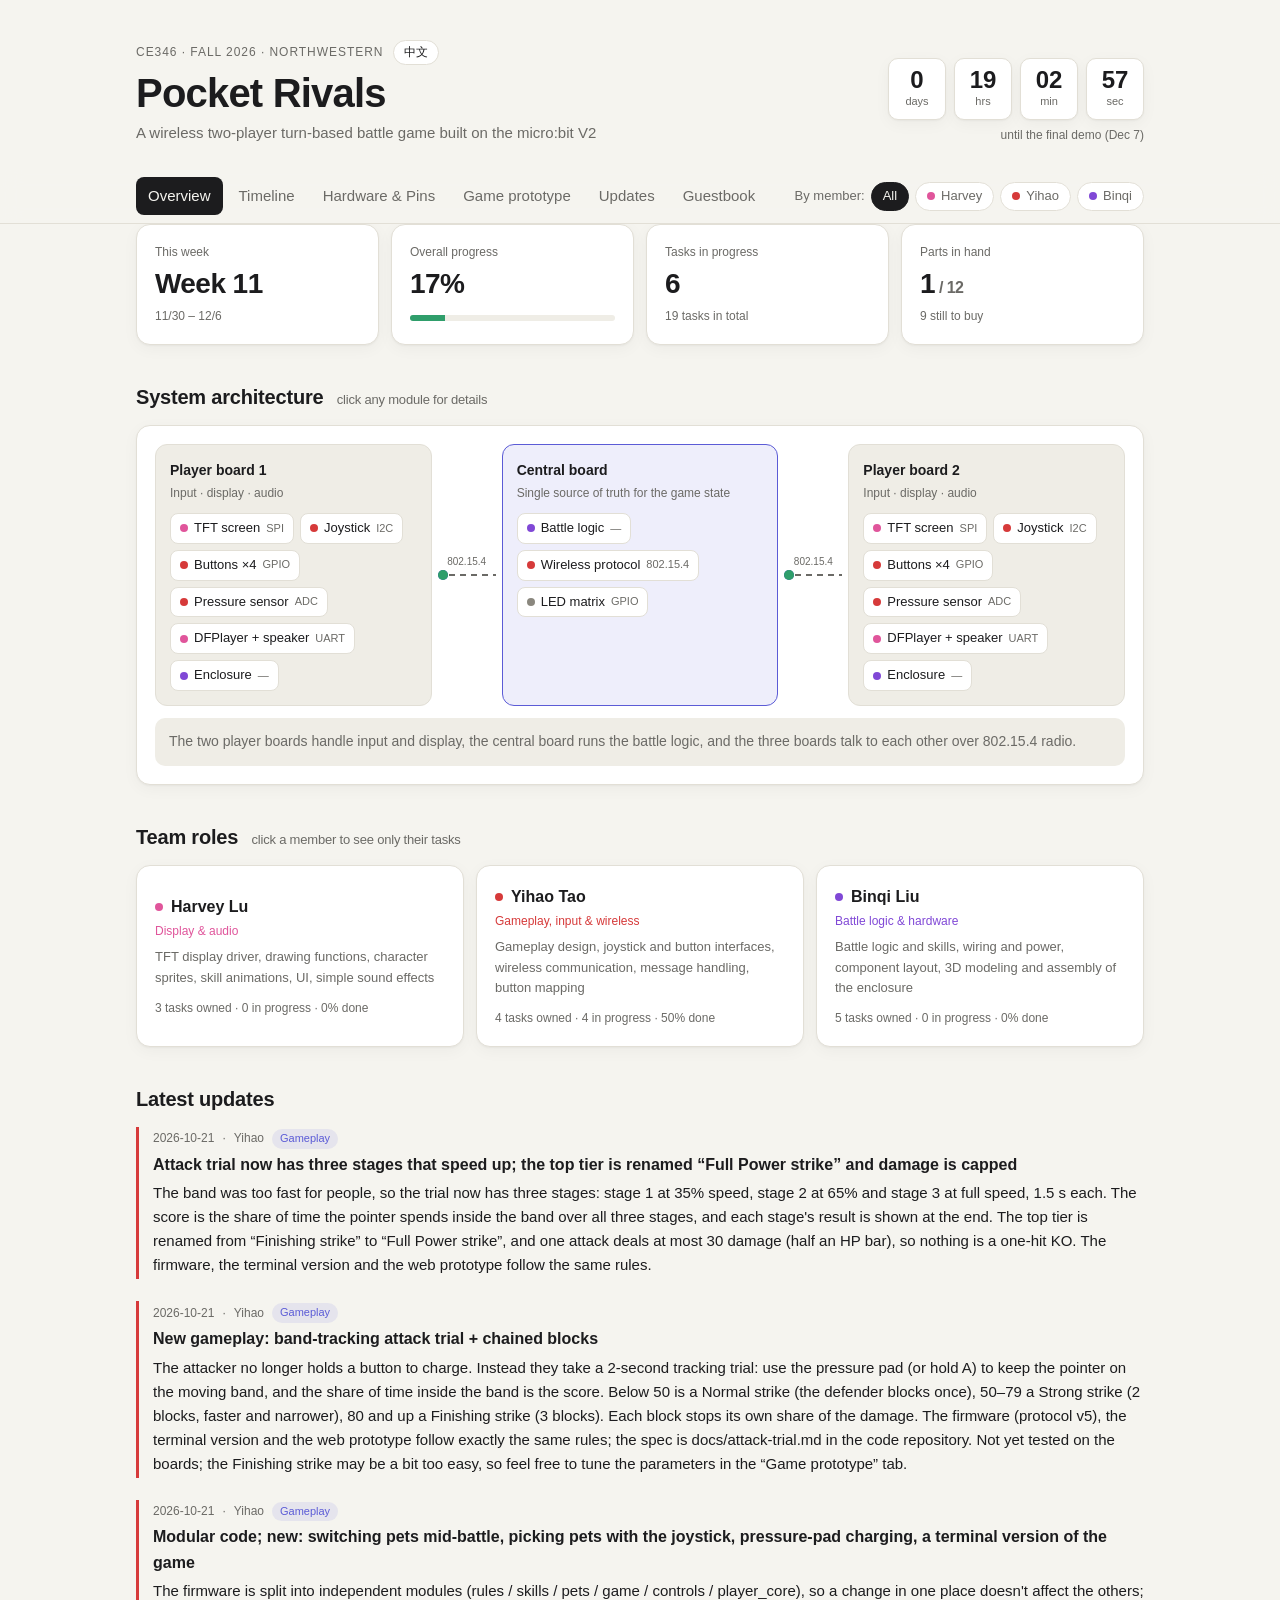
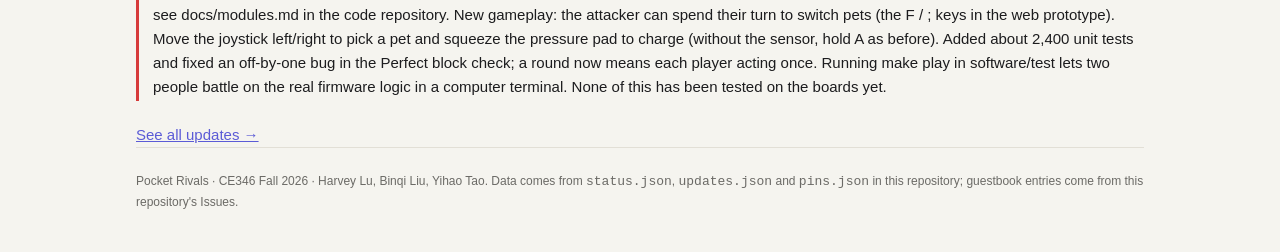
==== index.html @ a02a28e3 "Merge branch 'i18n-b' # Conflicts: #	style.css" ====
<!doctype html>
<html lang="zh-CN">
<head>
<meta charset="utf-8">
<meta name="viewport" content="width=device-width, initial-scale=1">
<title>Pocket Rivals 项目进展</title>
<meta name="description" content="CE346 Pocket Rivals：基于 micro:bit V2 的无线双人对战游戏，项目进展与分工。">
<link rel="icon" href="data:image/svg+xml,<svg xmlns='http://www.w3.org/2000/svg' viewBox='0 0 10 10'><rect x='1' y='2' width='8' height='7' rx='1' fill='%23e8663d'/><rect x='3' y='4' width='1' height='1' fill='%23fff'/><rect x='6' y='4' width='1' height='1' fill='%23fff'/></svg>">
<link rel="stylesheet" href="style.css">
</head>
<body>

<div class="wrap">
  <header class="hero">
    <div>
      <div class="eyebrow">CE346 · Fall 2026 · Northwestern <button class="lang-toggle" id="lang-toggle" type="button">EN</button></div>
      <h1>Pocket Rivals</h1>
      <p data-i18n="app.hero.tagline">基于 micro:bit V2 的无线双人回合制对战游戏</p>
    </div>
    <div>
      <div class="countdown" id="countdown" aria-live="off">
        <div class="unit"><div class="num" id="cd-d">–</div><div class="lbl" data-i18n="app.cd.d">天</div></div>
        <div class="unit"><div class="num" id="cd-h">–</div><div class="lbl" data-i18n="app.cd.h">时</div></div>
        <div class="unit"><div class="num" id="cd-m">–</div><div class="lbl" data-i18n="app.cd.m">分</div></div>
        <div class="unit"><div class="num" id="cd-s">–</div><div class="lbl" data-i18n="app.cd.s">秒</div></div>
      </div>
      <div class="countdown-cap" data-i18n="app.cd.cap">距离 Final demo（12 月 7 日）</div>
    </div>
  </header>
</div>

<nav class="nav">
  <div class="wrap">
    <div class="tabs" role="tablist">
      <button class="tab" role="tab" data-tab="overview" data-i18n="app.tab.overview">总览</button>
      <button class="tab" role="tab" data-tab="timeline" data-i18n="app.tab.timeline">时间线</button>
      <button class="tab" role="tab" data-tab="hardware" data-i18n="app.tab.hardware">硬件与 Pin</button>
      <button class="tab" role="tab" data-tab="battle" data-i18n="app.tab.battle">玩法原型</button>
      <button class="tab" role="tab" data-tab="updates" data-i18n="app.tab.updates">进展</button>
      <button class="tab" role="tab" data-tab="reviews" data-i18n="app.tab.reviews">留言</button>
    </div>
    <div class="who" id="who"><span data-i18n="app.who.label">按成员看：</span></div>
  </div>
</nav>

<main class="wrap">

  <!-- ================= 总览 ================= -->
  <section class="panel" data-panel="overview">
    <div class="stats" id="stats"></div>

    <h2><span data-i18n="app.overview.arch">系统架构</span> <small data-i18n="app.overview.archHint">点击任意模块查看详情</small></h2>
    <div class="card">
      <div class="arch" id="arch"></div>
      <div class="detail" id="arch-detail"><span class="muted" data-i18n="app.overview.archIntro">两块玩家板负责输入和显示，中央板负责战斗逻辑，三块板之间用 802.15.4 无线通信。</span></div>
    </div>

    <h2><span data-i18n="app.overview.team">团队分工</span> <small data-i18n="app.overview.teamHint">点击成员只看 TA 的任务</small></h2>
    <div class="team" id="team"></div>

    <h2 data-i18n="app.overview.latest">最新进展</h2>
    <div id="latest"></div>
    <a href="#updates" data-goto="updates" data-i18n="app.overview.seeAll">查看全部进展 →</a>
  </section>

  <!-- ================= 时间线 ================= -->
  <section class="panel" data-panel="timeline" hidden>
    <h2><span data-i18n="app.timeline.title">时间线</span> <small data-i18n="app.timeline.hint">点击任务看详情</small></h2>
    <div class="card">
      <div class="toolbar">
        <div class="seg" id="grp-seg">
          <button data-g="" aria-pressed="true" data-i18n="app.all">全部</button>
          <button data-g="里程碑" data-i18n="app.timeline.milestones">里程碑</button>
          <button data-g="模块任务" data-i18n="app.timeline.modules">模块任务</button>
        </div>
        <label><input type="checkbox" id="only-now"> <span data-i18n="app.timeline.onlyNow">只看本周进行中的</span></label>
      </div>
      <div class="scroll"><table class="gantt" id="gantt"></table></div>
      <div class="legend">
        <span style="--c: var(--done)" data-i18n="app.task.done">已完成</span>
        <span style="--c: var(--doing)" data-i18n="app.task.doing">进行中</span>
        <span style="--c: var(--todo)" data-i18n="app.task.todo">计划中</span>
        <span style="--c: var(--accent-soft)" data-i18n="app.timeline.thisWeek">当前周</span>
      </div>
      <div class="detail" id="task-detail"><span class="muted" data-i18n="app.timeline.clickTask">点击上面的任意任务。</span></div>
    </div>
  </section>

  <!-- ================= 硬件 ================= -->
  <section class="panel" data-panel="hardware" hidden>
    <h2 data-i18n="app.hw.parts">采购清单</h2>
    <div class="card">
      <div class="toolbar" id="part-filter"></div>
      <div class="meter" id="part-meter" style="height:8px;margin:0 0 6px"></div>
      <div class="legend" id="part-legend" style="margin:0 0 8px"></div>
      <ul class="parts" id="parts"></ul>
    </div>

    <h2><span data-i18n="app.hw.pinMap">Pin 分配图</span> <small data-i18n="app.hw.pinHint">点击 pin 查看详情</small></h2>
    <div class="card">
      <div class="toolbar">
        <div class="seg" id="board-seg">
          <button data-b="player" aria-pressed="true" data-i18n="app.board.player">玩家板</button>
          <button data-b="central" data-i18n="app.board.central">中央板</button>
        </div>
        <label class="switch"><input type="checkbox" id="no-matrix"> <span data-i18n="app.hw.noMatrix">停用板载 LED 点阵</span></label>
      </div>
      <p class="muted" id="pin-note" style="margin:0 0 6px;font-size:13px"></p>
      <div class="pin-summary" id="pin-summary"></div>
      <div class="pins" id="pins"></div>
      <div class="legend" id="pin-legend"></div>
      <div class="detail" id="pin-detail"><span class="muted" data-i18n="app.pin.clickAny">点击任意 pin。</span></div>
      <ul class="notes" id="pin-extra"></ul>
    </div>
  </section>

  <!-- ================= 玩法原型 ================= -->
  <section class="panel" data-panel="battle" hidden>
    <h2><span data-i18n="battle.title">战斗玩法原型</span> <small data-i18n="battle.titleSub">两人同屏对战，边玩边调参数；规则与固件一致（docs/attack-trial.md）</small></h2>
    <div class="card">
      <div class="arena">
        <div class="fighter" id="f0"></div>
        <div class="mid">
          <div class="prompt" id="prompt">加载中…</div>
          <div>
            <div class="gauge-lbl"><span><span data-i18n="battle.trialLbl">攻击测试</span><span class="stage-tag" id="trial-stage"></span><span class="trial-cue" id="trial-cue" aria-live="polite"></span></span><span id="trial-val">—</span></div>
            <div class="gauge trial-gauge" id="trial-gauge"><div class="band" id="trial-band"></div><div class="ptr" id="trial-ptr"></div></div>
            <div class="trial-track" id="trial-track" aria-hidden="true"><span class="seg ready"><i></i></span><span class="seg"><i></i><b>第1层</b></span><span class="seg"><i></i><b>第2层</b></span><span class="seg"><i></i><b>第3层</b></span></div>
            <div class="tier" id="tier"></div>
          </div>
          <div>
            <div class="gauge-lbl"><span data-i18n="battle.blockLbl">连续格挡</span><span id="def-val">—</span></div>
            <div class="gauge" id="def-gauge"><div class="zone" id="def-zone"><i id="def-perfect"></i></div><div class="cursor" id="def-cursor" style="left:0"></div></div>
            <div class="hits" id="hits"></div>
          </div>
          <div class="row"><button class="btn" id="restart" data-i18n="battle.restart">重新开始</button><span class="spacer"></span><span class="muted" style="font-size:12px"><span data-i18n="battle.round">回合</span> <b id="round">1</b></span></div>
          <ul class="log" id="log"></ul>
        </div>
        <div class="fighter" id="f1"></div>
      </div>
    </div>

    <h2 data-i18n="battle.rulesTitle">规则</h2>
    <div class="card" style="font-size:14px">
      <ol style="margin:0;padding-left:20px">
        <li data-i18n-html="battle.rule1">每人 3 只宠物，开局暗中选出场：<b style="color:var(--fire)">火</b> 克 <b style="color:var(--grass)">草</b> 克 <b style="color:var(--water)">水</b> 克 <b style="color:var(--fire)">火</b>。</li>
        <li data-i18n-html="battle.rule2"><b>攻击测试</b>：按住攻击键，让指针跟住移动的光带。</li>
        <li data-i18n-html="battle.rule3">共 3 层，一层比一层快；得分决定<b>普通</b> / <b>强力</b> / <b>全力一击</b>。</li>
        <li data-i18n-html="battle.rule4"><b>防守</b>：光标进入绿区时按格挡，连挡 1–3 次。</li>
        <li data-i18n-html="battle.rule5">也可以不攻击，改用<b>技能</b>或<b>换宠物</b>。</li>
        <li data-i18n-html="battle.rule6">宠物倒下就派下一只，3 只全倒下就输了。</li>
      </ol>
    </div>

    <h2><span data-i18n="battle.paramsTitle">参数调节</span> <small data-i18n="battle.paramsSub">名字和默认值与 game_config.h 相同，复制后可以直接替换整个文件</small></h2>
    <div class="card">
      <div class="params" id="params"></div>
      <pre class="snippet mono" id="param-c"></pre>
      <div class="row"><button class="btn" id="copy-c" data-i18n="battle.copyC">复制 C 代码</button><button class="btn" id="reset-params" data-i18n="battle.resetParams">恢复默认</button></div>
    </div>
  </section>

  <!-- ================= 进展 ================= -->
  <section class="panel" data-panel="updates" hidden>
    <h2 data-i18n="app.updates.all">全部进展</h2>
    <div class="toolbar">
      <input class="search" id="search" type="search" placeholder="搜索标题或内容…" data-i18n-attr="placeholder:app.updates.search;aria-label:app.updates.search">
    </div>
    <div class="toolbar" id="area-filter"></div>
    <div id="update-list"></div>

    <h2><span data-i18n="app.composer.title">写一条进展</span> <small data-i18n="app.composer.hint">填好后复制，粘贴到 GitHub 上的 updates.json</small></h2>
    <div class="card">
      <form class="composer" id="composer" onsubmit="return false">
        <label><span data-i18n="app.composer.date">日期</span><input type="date" name="date" required></label>
        <label><span data-i18n="app.composer.author">作者</span><select name="author"></select></label>
        <label><span data-i18n="app.composer.area">分类</span><input name="area" list="areas" placeholder="例如：无线、显示、硬件" data-i18n-attr="placeholder:app.composer.areaPh"><datalist id="areas"></datalist></label>
        <label class="full"><span data-i18n="app.composer.titleLbl">标题</span><input name="title" placeholder="一句话说明做了什么" data-i18n-attr="placeholder:app.composer.titlePh"></label>
        <label class="full"><span data-i18n="app.composer.bodyLbl">内容</span><textarea name="body" rows="3" placeholder="细节、遇到的问题、下一步计划" data-i18n-attr="placeholder:app.composer.bodyPh"></textarea></label>
        <label class="full"><span data-i18n="app.composer.titleEnLbl">英文标题（可选）</span><input name="titleEn" lang="en" placeholder="英文界面显示的标题，可以不填" data-i18n-attr="placeholder:app.composer.titleEnPh"></label>
        <label class="full"><span data-i18n="app.composer.bodyEnLbl">英文内容（可选）</span><textarea name="bodyEn" lang="en" rows="3" placeholder="不填的话，英文界面显示中文内容" data-i18n-attr="placeholder:app.composer.bodyEnPh"></textarea></label>
      </form>
      <div class="muted" style="font-size:12px;margin-top:12px" data-i18n="app.composer.preview">预览</div>
      <div id="compose-preview" style="margin-top:8px"></div>
      <pre class="snippet mono" id="compose-json"></pre>
      <div class="row">
        <button class="btn primary" id="copy-json" data-i18n="app.composer.copy">复制</button>
        <a class="btn" href="https://github.com/Yeyuruoying11/pocket-rivals-site/edit/main/updates.json" target="_blank" rel="noopener" data-i18n="app.composer.edit">去 GitHub 编辑 updates.json ↗</a>
      </div>
      <p class="muted" style="font-size:12px;margin:10px 0 0" data-i18n-html="app.composer.howto">粘贴到文件第一行的 <code>[</code> 后面，然后点 Commit changes。大约一分钟后网站会更新。需要先被加为仓库的协作者。</p>
    </div>
  </section>

  <!-- ================= 留言 ================= -->
  <section class="panel" data-panel="reviews" hidden>
    <h2>留言板 <small>玩过原型或者看过 demo？留下你对游戏的评价，也可以回复别人的评价</small></h2>
    <div class="card rv-summary" id="rv-summary"></div>

    <h2>写一条评价</h2>
    <div class="card">
      <div class="rv-picker">
        <div class="rv-stars" id="rv-stars"></div>
        <span class="muted" id="rv-stars-label"></span>
      </div>
      <form class="composer" id="rv-form" onsubmit="return false">
        <label>最喜欢的宠物<select name="pet"></select></label>
        <label>署名（可选）<input name="name" maxlength="40" placeholder="留空显示 GitHub 用户名"></label>
        <label class="full">评价<textarea name="comment" rows="3" placeholder="好玩的地方、不好玩的地方、想加什么"></textarea></label>
      </form>
      <div class="row" style="margin-top:12px">
        <a class="btn primary" id="rv-submit" href="#" target="_blank" rel="noopener">去 GitHub 发布 ↗</a>
      </div>
      <p class="muted" style="font-size:12px;margin:10px 0 0">会打开一个填好内容的 GitHub 页面，点 Create 就发布了（需要登录 GitHub 账号，不需要是协作者）。回来点「刷新」就能看到。</p>
    </div>

    <h2>大家的评价</h2>
    <div class="toolbar">
      <div class="row" id="rv-sort">
        <button class="chip" data-sort="new">最新</button>
        <button class="chip" data-sort="high">评分最高</button>
      </div>
      <button class="btn" id="rv-refresh" style="margin-left:auto">刷新</button>
    </div>
    <div id="rv-list"></div>
  </section>

</main>

<div class="wrap">
  <footer data-i18n-html="app.footer">
    Pocket Rivals · CE346 Fall 2026 · Harvey Lu、Binqi Liu、Yihao Tao。
    数据来自本仓库的 <code>status.json</code>、<code>updates.json</code>、<code>pins.json</code>，留言来自本仓库的 Issues。
  </footer>
</div>

<div class="toast" id="toast"></div>

<script src="i18n.js"></script>
<script src="app.js"></script>
<script src="battle.js"></script>
<script src="reviews.js"></script>
</body>
</html>
---- style.css ----
:root {
  --bg: #f5f4ef;
  --surface: #ffffff;
  --surface-2: #efede6;
  --ink: #1c1c1e;
  --muted: #6b6a66;
  --line: #e2dfd6;
  --accent: #5b5bd6;
  --accent-soft: rgba(91, 91, 214, .10);
  --done: #2f9e6b;
  --doing: #d98a1c;
  --todo: #c4c1b7;
  --fire: #e8663d;
  --water: #2f8fd6;
  --grass: #4a9e3a;
  --star: #e3a21a;
  --good: #2f9e6b;
  --perfect: #1f7a52;
  --danger: #d6453d;
  --m-harvey: #e0559b;
  --m-yihao: #d63a3a;
  --m-binqi: #8048d6;
  --m-all: #8a877e;
  --c-tft: #c2557a;
  --c-audio: #b07a2a;
  --c-joy: #5b5bd6;
  --c-btn: #2a9a8b;
  --c-fsr: #8a5bd6;
  --shadow: 0 1px 2px rgba(0, 0, 0, .04), 0 4px 16px rgba(0, 0, 0, .04);
  --radius: 14px;
  color-scheme: light;
}

@media (prefers-color-scheme: dark) {
  :root:not([data-theme="light"]) {
    --bg: #131315;
    --surface: #1c1c20;
    --surface-2: #25252a;
    --ink: #ececef;
    --muted: #9b9aa2;
    --line: #2f2f36;
    --accent: #8f8ff2;
    --accent-soft: rgba(143, 143, 242, .14);
    --todo: #45454d;
    --m-harvey: #f27ab5;
    --m-yihao: #f26b6b;
    --m-binqi: #a97ff2;
    --m-all: #9b9aa2;
    --c-tft: #e07a9c;
    --c-audio: #d9a24f;
    --c-joy: #8f8ff2;
    --c-btn: #4cc2b1;
    --c-fsr: #b08ff2;
    --shadow: none;
    color-scheme: dark;
  }
}
:root[data-theme="dark"] {
  --bg: #131315;
  --surface: #1c1c20;
  --surface-2: #25252a;
  --ink: #ececef;
  --muted: #9b9aa2;
  --line: #2f2f36;
  --accent: #8f8ff2;
  --accent-soft: rgba(143, 143, 242, .14);
  --todo: #45454d;
  --m-harvey: #f27ab5;
  --m-yihao: #f26b6b;
  --m-binqi: #a97ff2;
  --m-all: #9b9aa2;
  --c-tft: #e07a9c;
  --c-audio: #d9a24f;
  --c-joy: #8f8ff2;
  --c-btn: #4cc2b1;
  --c-fsr: #b08ff2;
  --shadow: none;
  color-scheme: dark;
}

* { box-sizing: border-box; }
html { -webkit-text-size-adjust: 100%; }
body {
  margin: 0;
  background: var(--bg);
  color: var(--ink);
  font: 15px/1.6 -apple-system, BlinkMacSystemFont, "PingFang SC", "Hiragino Sans GB",
        "Microsoft YaHei", "Noto Sans SC", "Segoe UI", Roboto, sans-serif;
}
button, input, select, textarea { font: inherit; color: inherit; }
a { color: var(--accent); }
code, pre, .mono { font-family: ui-monospace, SFMono-Regular, Menlo, Consolas, monospace; font-size: 13px; }

.wrap { max-width: 1040px; margin: 0 auto; padding: 0 16px; }

/* ---------- header ---------- */
.hero { padding: 40px 0 24px; display: flex; flex-wrap: wrap; gap: 24px; align-items: flex-end; justify-content: space-between; }
.eyebrow { display: flex; align-items: center; gap: 10px; font-size: 12px; letter-spacing: .08em; text-transform: uppercase; color: var(--muted); }
.lang-toggle { border: 1px solid var(--line); background: var(--surface); color: var(--ink); border-radius: 999px; padding: 2px 10px; font-size: 12px; letter-spacing: 0; text-transform: none; cursor: pointer; }
.lang-toggle:hover { border-color: var(--muted); }
.hero h1 { font-size: 40px; line-height: 1.1; margin: 6px 0 6px; letter-spacing: -0.02em; }
.hero p { margin: 0; color: var(--muted); }
.countdown { display: flex; gap: 8px; align-items: flex-end; }
.countdown .unit { background: var(--surface); border: 1px solid var(--line); border-radius: 10px; padding: 8px 10px; min-width: 58px; text-align: center; box-shadow: var(--shadow); }
.countdown .num { font-size: 24px; font-weight: 700; font-variant-numeric: tabular-nums; line-height: 1.1; }
.countdown .lbl { font-size: 11px; color: var(--muted); }
.countdown-cap { font-size: 12px; color: var(--muted); margin-top: 6px; text-align: right; }

/* ---------- nav ---------- */
.nav { position: sticky; top: 0; z-index: 10; background: color-mix(in srgb, var(--bg) 88%, transparent); backdrop-filter: blur(10px); -webkit-backdrop-filter: blur(10px); border-bottom: 1px solid var(--line); }
.nav .wrap { display: flex; flex-wrap: wrap; gap: 8px 16px; align-items: center; justify-content: space-between; padding-top: 8px; padding-bottom: 8px; }
.tabs { display: flex; gap: 4px; overflow-x: auto; scrollbar-width: none; }
.tabs::-webkit-scrollbar { display: none; }
.tab { border: 0; background: transparent; padding: 7px 12px; border-radius: 8px; cursor: pointer; color: var(--muted); white-space: nowrap; }
.tab:hover { background: var(--surface-2); color: var(--ink); }
.tab[aria-selected="true"] { background: var(--ink); color: var(--bg); }
.who { display: flex; gap: 6px; align-items: center; font-size: 13px; color: var(--muted); flex-wrap: wrap; }

.chip { border: 1px solid var(--line); background: var(--surface); border-radius: 999px; padding: 3px 11px; font-size: 13px; cursor: pointer; display: inline-flex; align-items: center; gap: 6px; }
.chip:hover { border-color: var(--muted); }
.chip[aria-pressed="true"] { border-color: var(--ink); background: var(--ink); color: var(--bg); }
.dot { width: 8px; height: 8px; border-radius: 50%; display: inline-block; background: var(--c, var(--m-all)); flex: none; }

/* ---------- layout ---------- */
main { padding: 28px 0 80px; }
.panel[hidden] { display: none; }
h2 { font-size: 20px; margin: 36px 0 12px; letter-spacing: -0.01em; }
h2:first-child { margin-top: 0; }
h2 small { font-size: 13px; font-weight: 400; color: var(--muted); margin-left: 8px; }
.card { background: var(--surface); border: 1px solid var(--line); border-radius: var(--radius); padding: 18px; box-shadow: var(--shadow); }
.muted { color: var(--muted); }
.row { display: flex; flex-wrap: wrap; gap: 8px; align-items: center; }
.spacer { flex: 1; }
.btn { border: 1px solid var(--line); background: var(--surface); padding: 6px 14px; border-radius: 8px; cursor: pointer; }
.btn:hover { border-color: var(--muted); }
.btn.primary { background: var(--accent); border-color: var(--accent); color: #fff; }
.btn:disabled { opacity: .4; cursor: not-allowed; }

/* ---------- stats ---------- */
.stats { display: grid; grid-template-columns: repeat(auto-fit, minmax(170px, 1fr)); gap: 12px; }
.stat .k { font-size: 12px; color: var(--muted); }
.stat .v { font-size: 28px; font-weight: 700; letter-spacing: -0.02em; font-variant-numeric: tabular-nums; }
.stat .s { font-size: 12px; color: var(--muted); }
.meter { height: 6px; background: var(--surface-2); border-radius: 999px; overflow: hidden; margin-top: 8px; display: flex; }
.meter > i { display: block; height: 100%; }

/* ---------- architecture ---------- */
.arch { display: grid; grid-template-columns: 1fr 70px 1fr 70px 1fr; align-items: center; }
.board { background: var(--surface-2); border: 1px solid var(--line); border-radius: 12px; padding: 14px; min-height: 100%; }
.board h4 { margin: 0 0 2px; font-size: 14px; }
.board .sub { font-size: 12px; color: var(--muted); margin-bottom: 10px; }
.board.central { border-color: var(--accent); background: var(--accent-soft); }
.comps { display: flex; flex-wrap: wrap; gap: 6px; }
.comp { border: 1px solid var(--line); background: var(--surface); border-radius: 8px; padding: 4px 9px; font-size: 13px; cursor: pointer; display: inline-flex; gap: 6px; align-items: center; transition: opacity .2s, border-color .2s; }
.comp .if { font-size: 11px; color: var(--muted); }
.comp:hover, .comp.sel { border-color: var(--ink); }
.comp.dim { opacity: .3; }
.link { position: relative; height: 2px; background: repeating-linear-gradient(90deg, var(--muted) 0 6px, transparent 6px 11px); margin: 0 6px; }
.link::after { content: "802.15.4"; position: absolute; top: -20px; left: 50%; transform: translateX(-50%); font-size: 10px; color: var(--muted); white-space: nowrap; }
.packet { position: absolute; top: -4px; width: 10px; height: 10px; border-radius: 50%; background: var(--accent); animation: fly 1.8s linear infinite; }
.packet.back { background: var(--done); animation-direction: reverse; animation-delay: .9s; }
@keyframes fly { from { left: 0; } to { left: calc(100% - 10px); } }
.detail { margin-top: 12px; padding: 12px 14px; border-radius: 10px; background: var(--surface-2); font-size: 14px; min-height: 48px; }
.detail b { margin-right: 6px; }
.tag { display: inline-block; font-size: 11px; padding: 1px 8px; border-radius: 999px; background: var(--accent-soft); color: var(--accent); vertical-align: 1px; }

@media (max-width: 760px) {
  .arch { grid-template-columns: 1fr; }
  .link { height: 44px; width: 2px; margin: 6px auto; background: repeating-linear-gradient(180deg, var(--muted) 0 6px, transparent 6px 11px); }
  .link::after { top: 50%; left: 10px; transform: translateY(-50%); }
  .packet { left: -4px !important; animation-name: flyv; }
  @keyframes flyv { from { top: 0; } to { top: calc(100% - 10px); } }
  .hero h1 { font-size: 32px; }
}

/* ---------- team ---------- */
.team { display: grid; grid-template-columns: repeat(auto-fit, minmax(230px, 1fr)); gap: 12px; }
.member { cursor: pointer; text-align: left; transition: border-color .2s, transform .2s; }
.member:hover { border-color: var(--c); transform: translateY(-1px); }
.member.sel { border-color: var(--c); box-shadow: 0 0 0 1px var(--c); }
.member h3 { margin: 0; font-size: 16px; display: flex; align-items: center; gap: 8px; }
.member .role { font-size: 12px; color: var(--c); margin: 2px 0 6px; }
.member p { margin: 0; font-size: 13px; color: var(--muted); }
.member .count { margin-top: 10px; font-size: 12px; color: var(--muted); }

/* ---------- gantt ---------- */
.scroll { overflow-x: auto; }
table.gantt { border-collapse: collapse; width: 100%; min-width: 720px; font-size: 13px; }
.gantt th, .gantt td { border-bottom: 1px solid var(--line); padding: 7px 4px; text-align: center; }
.gantt th { font-weight: 500; color: var(--muted); font-size: 12px; }
.gantt th.task, .gantt td.task { text-align: left; width: 32%; padding-left: 8px; }
.gantt td.owner { width: 10%; color: var(--muted); font-size: 12px; text-align: left; white-space: nowrap; }
.gantt .now { background: var(--accent-soft); }
.gantt th.now { color: var(--accent); font-weight: 700; }
.gantt tr.grp td { text-align: left; font-size: 12px; font-weight: 600; color: var(--muted); padding-top: 14px; background: transparent; }
.gantt tr.t { cursor: pointer; }
.gantt tr.t:hover td { background: var(--surface-2); }
.gantt tr.t.sel td { background: var(--accent-soft); }
.bar { height: 14px; border-radius: 4px; }
.bar.done { background: var(--done); }
.bar.doing { background: var(--doing); background-image: repeating-linear-gradient(45deg, rgba(255,255,255,.25) 0 6px, transparent 6px 12px); background-size: 17px 17px; animation: stripe 1s linear infinite; }
.bar.todo { background: var(--todo); }
@keyframes stripe { to { background-position: 17px 0; } }
.legend { display: flex; flex-wrap: wrap; gap: 14px; font-size: 12px; color: var(--muted); margin-top: 12px; }
.legend span::before { content: ""; display: inline-block; width: 10px; height: 10px; border-radius: 3px; margin-right: 5px; vertical-align: -1px; background: var(--c); }
.toolbar { display: flex; flex-wrap: wrap; gap: 8px; align-items: center; margin-bottom: 12px; }
.toolbar label { font-size: 13px; color: var(--muted); display: inline-flex; gap: 6px; align-items: center; cursor: pointer; }

/* ---------- parts ---------- */
.parts { list-style: none; margin: 0; padding: 0; }
.parts li { display: grid; grid-template-columns: 1fr auto; gap: 2px 12px; padding: 10px 0; border-bottom: 1px solid var(--line); }
.parts li:last-child { border-bottom: 0; }
.parts .nm { font-weight: 600; font-size: 14px; }
.parts .md { font-size: 12px; color: var(--muted); grid-column: 1; }
.st { font-size: 12px; padding: 2px 9px; border-radius: 999px; white-space: nowrap; align-self: start; background: var(--surface-2); color: var(--muted); }
.st.have, .st.arrived { background: color-mix(in srgb, var(--done) 15%, transparent); color: var(--done); }
.st.ordered { background: var(--accent-soft); color: var(--accent); }
.st.buy, .st.choosing { background: color-mix(in srgb, var(--doing) 16%, transparent); color: var(--doing); }

/* ---------- pins ---------- */
.pins { display: grid; grid-template-columns: repeat(auto-fill, minmax(84px, 1fr)); gap: 8px; }
.pin { border: 1.5px solid var(--line); border-radius: 10px; padding: 8px 8px 7px; cursor: pointer; background: var(--surface); text-align: left; min-height: 74px; position: relative; transition: transform .15s; }
.pin:hover { transform: translateY(-1px); border-color: var(--muted); }
.pin .p { font-weight: 700; font-size: 15px; }
.pin .u { font-size: 11px; line-height: 1.3; color: var(--muted); margin-top: 2px; }
.pin.used { border-color: var(--c); background: color-mix(in srgb, var(--c) 12%, var(--surface)); }
.pin.used .u { color: var(--ink); }
.pin.busy { background: repeating-linear-gradient(135deg, var(--surface-2) 0 6px, var(--surface) 6px 12px); }
.pin.free { border-style: dashed; }
.pin.sel { box-shadow: 0 0 0 2px var(--ink); }
.pin .warn { position: absolute; top: 6px; right: 7px; font-size: 11px; color: var(--doing); }
.pin.power { cursor: default; background: var(--surface-2); }
.pin-summary { display: flex; flex-wrap: wrap; gap: 18px; font-size: 13px; margin: 4px 0 12px; }
.pin-summary b { font-size: 18px; margin-right: 4px; }
.switch { display: inline-flex; align-items: center; gap: 8px; font-size: 13px; cursor: pointer; }
.switch input { appearance: none; width: 34px; height: 20px; border-radius: 999px; background: var(--todo); position: relative; cursor: pointer; transition: background .2s; margin: 0; }
.switch input::after { content: ""; position: absolute; top: 2px; left: 2px; width: 16px; height: 16px; border-radius: 50%; background: #fff; transition: left .2s; }
.switch input:checked { background: var(--accent); }
.switch input:checked::after { left: 16px; }
.seg { display: inline-flex; border: 1px solid var(--line); border-radius: 9px; padding: 2px; background: var(--surface); }
.seg button { border: 0; background: transparent; padding: 4px 12px; border-radius: 7px; cursor: pointer; font-size: 13px; color: var(--muted); }
.seg button[aria-pressed="true"] { background: var(--ink); color: var(--bg); }
ul.notes { margin: 12px 0 0; padding-left: 18px; font-size: 13px; color: var(--muted); }

/* ---------- updates ---------- */
.update { border-left: 3px solid var(--c, var(--accent)); padding: 2px 0 2px 14px; margin-bottom: 22px; }
.update .meta { font-size: 12px; color: var(--muted); display: flex; gap: 8px; align-items: center; flex-wrap: wrap; }
.update h3 { margin: 3px 0 4px; font-size: 16px; }
.update p { margin: 0; white-space: pre-line; }
.search { flex: 1; min-width: 180px; border: 1px solid var(--line); background: var(--surface); border-radius: 8px; padding: 6px 10px; }
.empty { color: var(--muted); font-size: 14px; padding: 12px 0; }
.composer { display: grid; grid-template-columns: repeat(auto-fit, minmax(150px, 1fr)); gap: 10px; }
.composer label { display: flex; flex-direction: column; gap: 4px; font-size: 12px; color: var(--muted); }
.composer input, .composer select, .composer textarea { border: 1px solid var(--line); background: var(--surface); border-radius: 8px; padding: 7px 9px; font-size: 14px; color: var(--ink); }
.composer .full { grid-column: 1 / -1; }
pre.snippet { background: var(--surface-2); border-radius: 10px; padding: 12px; overflow-x: auto; margin: 12px 0 8px; white-space: pre-wrap; word-break: break-all; }

/* ---------- battle ---------- */
.arena { display: grid; grid-template-columns: 1fr 1.1fr 1fr; gap: 14px; align-items: stretch; }
@media (max-width: 760px) {
  .arena { grid-template-columns: 1fr 1fr; gap: 10px; }
  .arena .mid { grid-column: 1 / -1; order: 3; }
  .fighter { padding: 10px 6px; }
  .roster { gap: 3px; }
  .mini { padding: 3px 1px 2px; }
  .mname { font-size: 10px; }
  .pad { gap: 4px; }
  .pad button { font-size: 12px; padding: 8px 0; }
}
.fighter { --el: var(--accent); background: var(--surface-2); border-radius: 12px; padding: 14px; text-align: center; position: relative; border: 2px solid transparent; transition: border-color .2s; min-width: 0; }
.fighter.turn { border-color: var(--el); }
.fighter.fire, .mini.fire { --el: var(--fire); }
.fighter.water, .mini.water { --el: var(--water); }
.fighter.grass, .mini.grass { --el: var(--grass); }
.fighter .name { font-weight: 700; overflow-wrap: anywhere; }
.fighter .pname { font-weight: 500; color: var(--el); }
.fighter .role-lbl { font-size: 12px; color: var(--muted); min-height: 18px; }
.stage { height: 112px; display: flex; align-items: center; justify-content: center; }
.sprite { width: 96px; height: 96px; display: block; image-rendering: pixelated; }
.hidden-pet { width: 80px; height: 80px; border-radius: 16px; border: 2px dashed var(--line); display: flex; align-items: center; justify-content: center; font-size: 34px; font-weight: 800; color: var(--muted); background: var(--surface); }
.fighter.hit .sprite { animation: shake .35s; }
.fighter.ko .stage { opacity: .5; }
.roster { display: grid; grid-template-columns: repeat(3, 1fr); gap: 4px; margin-top: 8px; }
.mini { background: var(--surface); border: 1.5px solid var(--line); border-radius: 8px; padding: 4px 3px 3px; display: flex; flex-direction: column; align-items: center; gap: 1px; min-width: 0; }
.mini.active { border-color: var(--el); }
.mini.fainted { opacity: .4; filter: grayscale(1); }
.msprite { width: 28px; height: 28px; display: block; image-rendering: pixelated; }
.mname { font-size: 11px; line-height: 1.2; max-width: 100%; overflow: hidden; text-overflow: ellipsis; white-space: nowrap; }
.mhp { width: 100%; height: 5px; border-radius: 999px; background: var(--surface-2); overflow: hidden; display: block; }
.mhp > i { display: block; height: 100%; background: var(--el); transition: width .4s ease; }
.mnum { font-size: 10px; color: var(--muted); line-height: 1.2; font-variant-numeric: tabular-nums; }
.eff { font-size: 12px; font-weight: 700; padding: 0 6px; border-radius: 999px; white-space: nowrap; }
.eff.strong { color: var(--danger); background: color-mix(in srgb, var(--danger) 14%, transparent); }
.eff.weak { color: var(--muted); background: var(--surface); }
@keyframes shake { 0%,100% { transform: translateX(0); } 25% { transform: translateX(-6px); } 75% { transform: translateX(6px); } }
.hp { height: 12px; border-radius: 999px; background: var(--surface); overflow: hidden; border: 1px solid var(--line); }
.hp > i { display: block; height: 100%; background: var(--el); transition: width .4s ease; }
.hpnum { font-size: 12px; color: var(--muted); margin-top: 3px; font-variant-numeric: tabular-nums; }
.badges { min-height: 22px; margin-top: 6px; display: flex; gap: 4px; justify-content: center; flex-wrap: wrap; }
.badge { font-size: 11px; padding: 1px 7px; border-radius: 999px; background: var(--surface); border: 1px solid var(--line); }
.pad { display: grid; grid-template-columns: repeat(3, 1fr); gap: 6px; margin-top: 10px; }
.pad button.wide { grid-column: 1 / -1; padding-top: 6px; padding-bottom: 6px; }
.mini.pickable { cursor: pointer; border-style: dashed; border-color: var(--accent); }
.mini.pickable:hover { background: var(--accent-soft); }
.pad button { border: 1px solid var(--line); background: var(--surface); border-radius: 8px; padding: 8px 2px; font-size: 13px; cursor: pointer; user-select: none; -webkit-user-select: none; touch-action: none; line-height: 1.2; }
.pad button kbd { display: block; font-size: 10px; color: var(--muted); font-family: inherit; }
.pad button:disabled { opacity: .35; cursor: not-allowed; }
.pad button.held { background: var(--el); color: #fff; border-color: var(--el); }
.pop { position: absolute; left: 50%; top: 40%; transform: translateX(-50%); font-weight: 800; font-size: 22px; pointer-events: none; animation: pop 1s ease-out forwards; color: var(--danger); text-shadow: 0 1px 0 var(--surface); }
.pop.heal { color: var(--done); }
.pop small { display: block; font-size: 12px; font-weight: 700; white-space: nowrap; }
@keyframes pop { from { opacity: 1; transform: translate(-50%, 0); } to { opacity: 0; transform: translate(-50%, -40px); } }
.mid { display: flex; flex-direction: column; gap: 12px; }
.prompt { background: var(--surface-2); border-radius: 12px; padding: 12px; text-align: center; font-size: 14px; min-height: 66px; display: flex; align-items: center; justify-content: center; }
.gauge { position: relative; height: 22px; border-radius: 8px; background: var(--surface-2); overflow: hidden; border: 1px solid var(--line); }
.gauge .zone { position: absolute; top: 0; bottom: 0; background: color-mix(in srgb, var(--good) 35%, transparent); }
.gauge .zone i { position: absolute; top: 0; bottom: 0; background: color-mix(in srgb, var(--perfect) 70%, transparent); }
.gauge .cursor { position: absolute; top: -2px; bottom: -2px; width: 3px; background: var(--ink); border-radius: 2px; }
.gauge-lbl { font-size: 12px; color: var(--muted); display: flex; justify-content: space-between; margin-bottom: 4px; }
.gauge-lbl span:last-child { font-variant-numeric: tabular-nums; white-space: nowrap; }
.gauge .cursor.locked { background: var(--accent); }
/* attack trial: moving band + level pointer */
.trial-gauge { height: 30px; overflow: visible; margin-top: 8px; }
.trial-gauge .band { position: absolute; top: 0; bottom: 0; border-radius: 6px; background: color-mix(in srgb, var(--accent) 22%, transparent); border: 2px solid color-mix(in srgb, var(--accent) 70%, transparent); box-sizing: border-box; }
.trial-gauge.readying .band { border-style: dashed; }
.trial-gauge .band.in { background: color-mix(in srgb, var(--good) 40%, transparent); border-color: var(--good); }
.trial-gauge .ptr { position: absolute; top: -4px; bottom: -4px; width: 4px; margin-left: -2px; border-radius: 2px; background: var(--ink); }
.trial-gauge .ptr::before { content: ""; position: absolute; top: -5px; left: -4px; border: 6px solid transparent; border-top-color: var(--ink); border-bottom: 0; }
/* trial timeline: ready phase + 3 stages, the running one highlighted */
.trial-track { display: flex; gap: 3px; margin-top: 7px; }
.trial-track .seg { position: relative; display: flex; align-items: center; justify-content: center; flex: 1 1 0; min-width: 0; height: 15px; border-radius: 5px; overflow: hidden; background: var(--surface-2); border: 1px solid var(--line); box-sizing: border-box; }
.trial-track .seg.ready { flex-grow: .4; }
.trial-track .seg i { position: absolute; inset: 0 auto 0 0; width: 0; background: color-mix(in srgb, var(--accent) 30%, transparent); }
.trial-track .seg.ready i { background: var(--line); }
.trial-track .seg b { position: relative; font-size: 10px; line-height: 13px; font-weight: 600; text-align: center; color: var(--muted); font-variant-numeric: tabular-nums; white-space: nowrap; }
.trial-track .seg.now { border-color: var(--accent); }
.trial-track .seg.now b { color: var(--ink); }
.stage-tag { display: inline-block; margin-left: 4px; padding: 0 7px; border-radius: 999px; font-size: 11px; font-weight: 700; line-height: 16px; background: var(--surface-2); color: var(--muted); }
.stage-tag:empty { display: none; }
.stage-tag.s0 { background: var(--accent-soft); color: var(--accent); }
.stage-tag.s1 { background: var(--doing); color: #fff; }
.stage-tag.s2 { background: var(--fire); color: #fff; }
.trial-cue { display: inline-block; margin-left: 6px; opacity: 0; font-size: 13px; line-height: 16px; font-weight: 800; letter-spacing: 1px; white-space: nowrap; color: var(--accent); }
.trial-cue.s1 { color: var(--doing); }
.trial-cue.s2 { color: var(--fire); }
.trial-cue.on { animation: cue .9s ease-out; }
@keyframes cue { 0% { opacity: 0; transform: scale(.6); } 20% { opacity: 1; transform: scale(1.25); } 75% { opacity: 1; transform: scale(1); } 100% { opacity: 0; transform: translateY(-4px); } }
.tier .stages { flex-basis: 100%; font-variant-numeric: tabular-nums; }
.tier { min-height: 30px; margin-top: 6px; display: flex; flex-wrap: wrap; align-items: center; justify-content: center; gap: 2px 8px; font-size: 12px; color: var(--muted); text-align: center; }
.tier b { font-size: 15px; padding: 2px 12px; border-radius: 999px; letter-spacing: 1px; }
.tier.t0 b { background: var(--surface-2); color: var(--ink); border: 1px solid var(--line); }
.tier.t1 b { background: var(--doing); color: #fff; animation: tier-pop .45s ease-out; }
.tier.t2 b { color: #fff; background: linear-gradient(90deg, var(--fire), var(--star), var(--fire)); background-size: 200% 100%; box-shadow: 0 0 14px color-mix(in srgb, var(--fire) 55%, transparent); animation: tier-pop .5s ease-out, shimmer 1.4s linear infinite; }
.tier-tag { font-size: 12px; font-weight: 700; padding: 0 7px; border-radius: 999px; white-space: nowrap; }
.tier-tag.t0 { background: var(--surface); border: 1px solid var(--line); }
.tier-tag.t1 { background: var(--doing); color: #fff; }
.tier-tag.t2 { background: var(--fire); color: #fff; }
@keyframes tier-pop { 0% { transform: scale(.4); opacity: 0; } 60% { transform: scale(1.18); opacity: 1; } 100% { transform: scale(1); } }
@keyframes shimmer { to { background-position: -200% 0; } }
.fighter.flare1 { animation: flare1 .8s ease-out; }
.fighter.flare2 { animation: flare2 1.1s ease-out; }
.fighter.flare2 .sprite { animation: rise 1.1s ease-out; }
@keyframes flare1 { 0% { box-shadow: 0 0 0 0 color-mix(in srgb, var(--doing) 70%, transparent); } 100% { box-shadow: 0 0 0 14px transparent; } }
@keyframes flare2 { 0%, 40% { box-shadow: 0 0 0 0 color-mix(in srgb, var(--fire) 80%, transparent), 0 0 24px 4px color-mix(in srgb, var(--star) 70%, transparent); } 100% { box-shadow: 0 0 0 22px transparent, 0 0 0 0 transparent; } }
@keyframes rise { 0% { transform: scale(1); } 30% { transform: scale(1.18) translateY(-6px); } 100% { transform: scale(1); } }
/* chained blocks */
.hits { min-height: 24px; margin-top: 6px; display: flex; flex-wrap: wrap; gap: 6px; justify-content: center; align-items: center; }
.hit-chip { font-size: 12px; padding: 1px 9px; border-radius: 999px; border: 1px solid var(--line); background: var(--surface-2); color: var(--muted); white-space: nowrap; }
.hit-chip.now { border-color: var(--accent); color: var(--accent); }
.hit-chip.good { border-color: var(--good); color: var(--good); background: color-mix(in srgb, var(--good) 14%, transparent); }
.hit-chip.perfect { border-color: var(--perfect); color: #fff; background: var(--perfect); font-weight: 700; }
.hit-chip.miss { border-color: var(--danger); color: var(--danger); }
.hit-sum { font-size: 12px; font-weight: 700; }
.pop.blk { top: 18%; font-size: 16px; color: var(--good); }
.pop.blk.perfect { color: var(--perfect); }
.pop.blk.miss { color: var(--muted); }
.log { list-style: none; margin: 0; padding: 0; font-size: 13px; max-height: 150px; overflow-y: auto; }
.log li { padding: 3px 0; border-bottom: 1px dashed var(--line); color: var(--muted); }
.log li:first-child { color: var(--ink); }
.params { display: grid; grid-template-columns: repeat(auto-fit, minmax(200px, 1fr)); gap: 12px 20px; }
.params label { font-size: 13px; display: flex; flex-direction: column; gap: 4px; }
.params label span { display: flex; justify-content: space-between; }
.params label b { font-variant-numeric: tabular-nums; }
.params .pgroup { grid-column: 1 / -1; font-size: 12px; font-weight: 600; color: var(--muted); border-bottom: 1px solid var(--line); padding-bottom: 2px; margin-top: 4px; }
#param-c { white-space: pre; word-break: normal; }
.params .cname { font-size: 11px; color: var(--muted); }
.params input[type=range] { width: 100%; accent-color: var(--accent); }

.toast { position: fixed; bottom: 20px; left: 50%; transform: translateX(-50%) translateY(20px); background: var(--ink); color: var(--bg); padding: 8px 16px; border-radius: 999px; font-size: 13px; opacity: 0; transition: all .25s; pointer-events: none; z-index: 20; }
.toast.show { opacity: 1; transform: translateX(-50%) translateY(0); }

footer { color: var(--muted); font-size: 12px; padding: 24px 0 40px; border-top: 1px solid var(--line); }

@media (prefers-reduced-motion: reduce) {
  *, *::before, *::after { animation: none !important; transition: none !important; }
}

/* ---------------- reviews ---------------- */
.rv-summary { display: grid; grid-template-columns: auto 1fr; gap: 14px 28px; align-items: center; }
.rv-score { text-align: center; }
.rv-score .big { font-size: 40px; font-weight: 700; line-height: 1.1; }
.rv-bars { display: grid; gap: 4px; font-size: 12px; }
.rv-bar { display: grid; grid-template-columns: 30px 1fr 24px; gap: 8px; align-items: center; }
.rv-bar .track { height: 8px; border-radius: 4px; background: var(--line); overflow: hidden; }
.rv-bar .track div { height: 100%; background: var(--star); }
.rv-pets { grid-column: 1 / -1; display: grid; gap: 6px; }
.stars { color: var(--line); letter-spacing: 1px; font-size: 13px; white-space: nowrap; }
.stars .on { color: var(--star); }
.stars.lg { font-size: 18px; }
.pet-chip { display: inline-block; font-size: 11px; font-weight: 600; padding: 1px 8px; border-radius: 999px; color: #fff; background: var(--c); }
.rv-picker { display: flex; align-items: center; gap: 10px; margin-bottom: 12px; }
.rv-stars button { border: 0; background: none; font-size: 28px; line-height: 1; padding: 0 2px; cursor: pointer; color: var(--line); }
.rv-stars button.on { color: var(--star); }
.rv-stars button:hover { transform: scale(1.1); }
.btn.disabled { opacity: .45; }
a.btn { text-decoration: none; color: inherit; display: inline-block; }
a.btn.primary { color: #fff; }
.review { display: flex; gap: 12px; padding: 14px 0; border-bottom: 1px solid var(--line); }
.review:last-child { border-bottom: 0; }
.review .avatar { width: 32px; height: 32px; border-radius: 50%; flex: none; background: var(--line); }
.review .body { min-width: 0; flex: 1; }
.review .meta { display: flex; flex-wrap: wrap; gap: 8px; align-items: center; font-size: 13px; }
.review p { margin: 6px 0; white-space: pre-line; overflow-wrap: anywhere; }
.review .reply { font-size: 12px; color: var(--muted); }
@media (max-width: 560px) {
  .rv-summary { grid-template-columns: 1fr; }
}

/* ---------------- i18n: main site ---------------- */
/* English tab labels are about 1.5x as wide as the Chinese ones; on narrow
   screens wrap them onto a second row instead of hiding tabs off-screen,
   and tighten the member chips so the sticky bar stays as tall as in Chinese */
@media (max-width: 720px) {
  html:lang(en) .tabs { flex-wrap: wrap; overflow-x: visible; row-gap: 2px; }
  html:lang(en) .tab { padding: 5px 10px; font-size: 14px; }
  html:lang(en) .who { gap: 4px; }
  html:lang(en) .who .chip { padding: 3px 8px; gap: 5px; }

/* ---------------- i18n: battle ---------------- */
/* English pad labels are whole words ("Attack", "Shield") that can't break
   between characters like Chinese ones, so on phones the pad grid would
   overflow the fighter card. Give the pad the room the phone rules above
   intend (they come before the base .fighter / .pad rules, so they don't
   apply) and a slightly smaller label. */
@media (max-width: 760px) {
  html[lang="en"] .fighter { padding: 10px 6px; }
  html[lang="en"] .pad { gap: 4px; }
  html[lang="en"] .pad button { font-size: 11px; padding: 8px 0; }
}
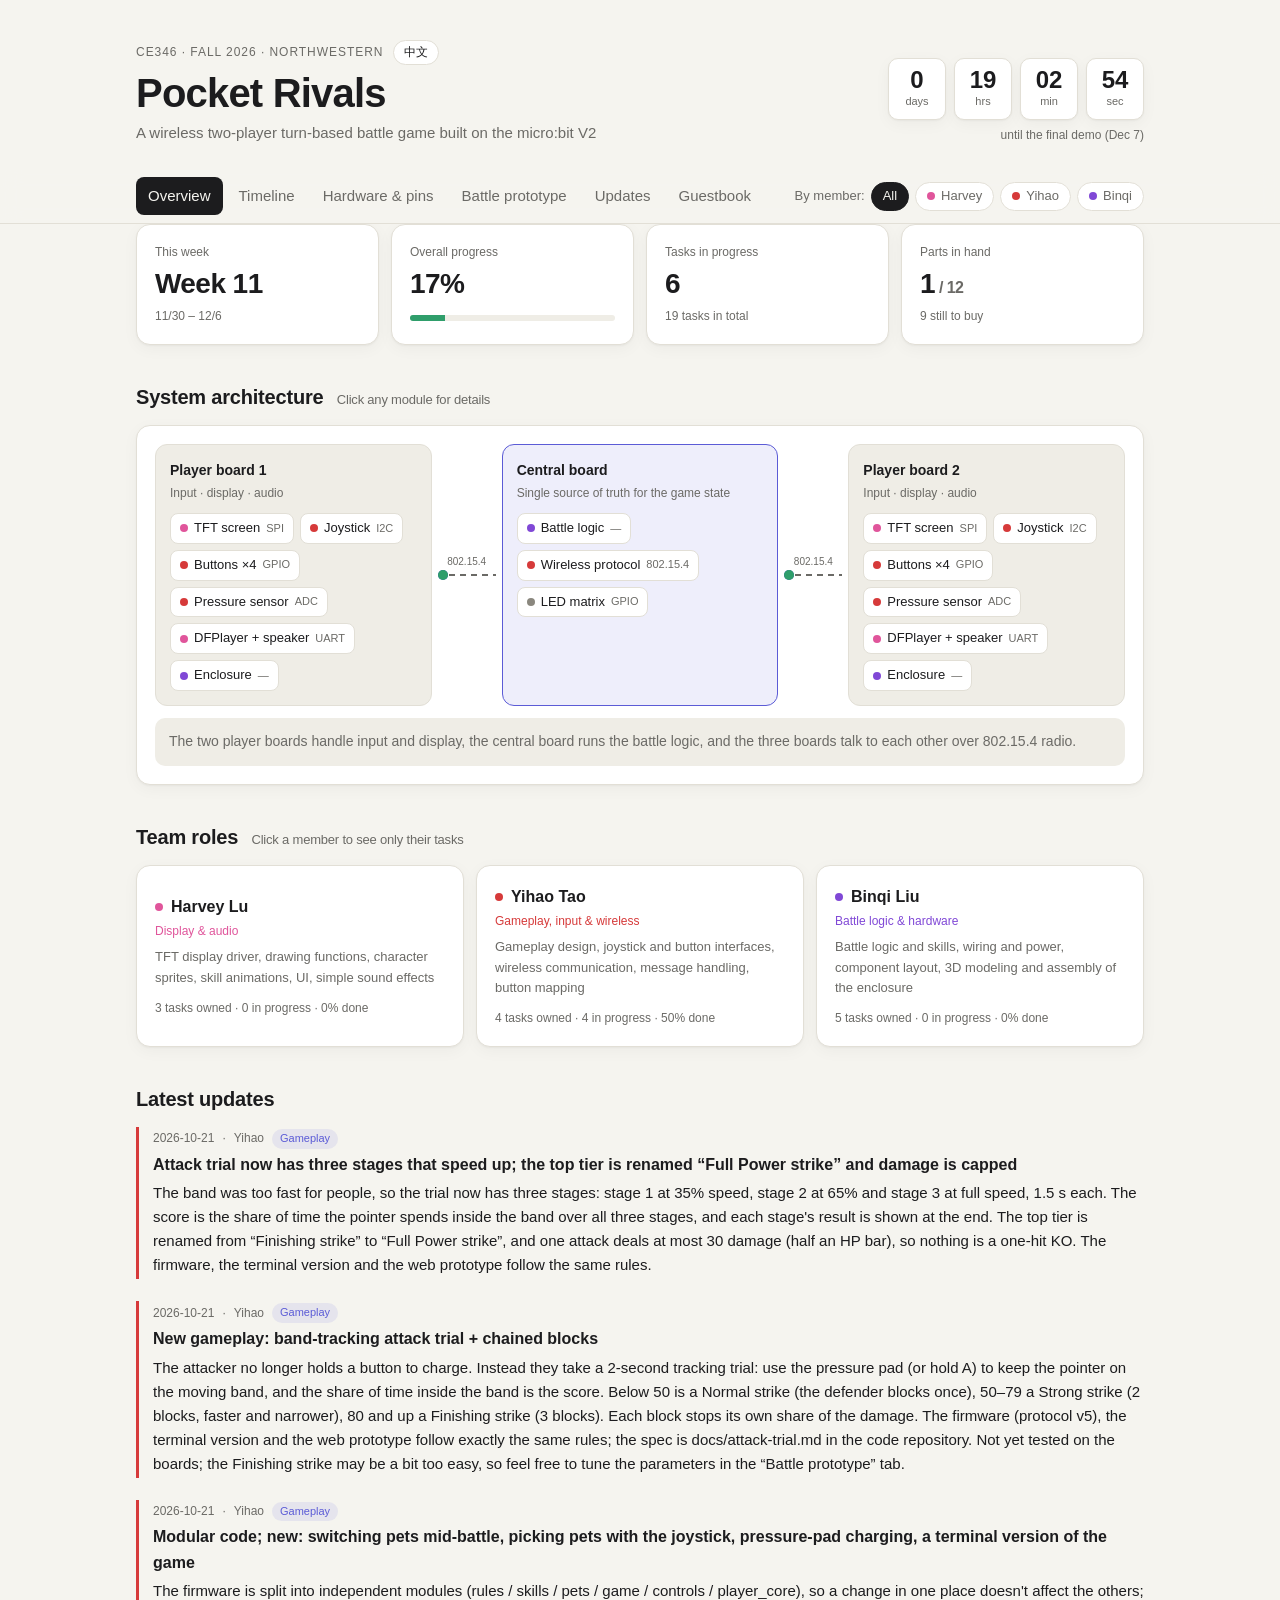
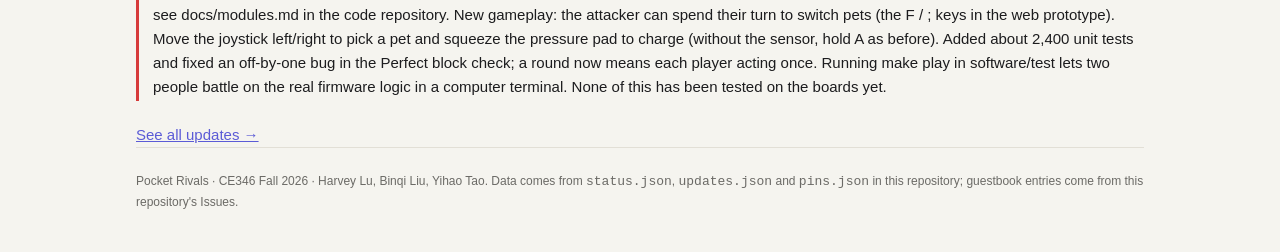
==== commit 178ede31: "Fix review findings on the English interface - style.css: restore the closing brace lost in the merg" ====
--- a/index.html
+++ b/index.html
@@ -7,6 +7,7 @@
 <meta name="description" content="CE346 Pocket Rivals：基于 micro:bit V2 的无线双人对战游戏，项目进展与分工。">
 <link rel="icon" href="data:image/svg+xml,<svg xmlns='http://www.w3.org/2000/svg' viewBox='0 0 10 10'><rect x='1' y='2' width='8' height='7' rx='1' fill='%23e8663d'/><rect x='3' y='4' width='1' height='1' fill='%23fff'/><rect x='6' y='4' width='1' height='1' fill='%23fff'/></svg>">
 <link rel="stylesheet" href="style.css">
+<script src="i18n.js"></script>
 </head>
 <body>
 
@@ -193,33 +194,33 @@
 
   <!-- ================= 留言 ================= -->
   <section class="panel" data-panel="reviews" hidden>
-    <h2>留言板 <small>玩过原型或者看过 demo？留下你对游戏的评价，也可以回复别人的评价</small></h2>
+    <h2><span data-i18n="reviews.title">留言板</span> <small data-i18n="reviews.subtitle">玩过原型或者看过 demo？留下你对游戏的评价，也可以回复别人的评价</small></h2>
     <div class="card rv-summary" id="rv-summary"></div>
 
-    <h2>写一条评价</h2>
+    <h2 data-i18n="reviews.write">写一条评价</h2>
     <div class="card">
       <div class="rv-picker">
         <div class="rv-stars" id="rv-stars"></div>
         <span class="muted" id="rv-stars-label"></span>
       </div>
       <form class="composer" id="rv-form" onsubmit="return false">
-        <label>最喜欢的宠物<select name="pet"></select></label>
-        <label>署名（可选）<input name="name" maxlength="40" placeholder="留空显示 GitHub 用户名"></label>
-        <label class="full">评价<textarea name="comment" rows="3" placeholder="好玩的地方、不好玩的地方、想加什么"></textarea></label>
+        <label><span data-i18n="reviews.form.pet">最喜欢的宠物</span><select name="pet"></select></label>
+        <label><span data-i18n="reviews.form.name">署名（可选）</span><input name="name" maxlength="40" placeholder="留空显示 GitHub 用户名" data-i18n-attr="placeholder:reviews.form.namePh"></label>
+        <label class="full"><span data-i18n="reviews.form.comment">评价</span><textarea name="comment" rows="3" placeholder="好玩的地方、不好玩的地方、想加什么" data-i18n-attr="placeholder:reviews.form.commentPh"></textarea></label>
       </form>
       <div class="row" style="margin-top:12px">
-        <a class="btn primary" id="rv-submit" href="#" target="_blank" rel="noopener">去 GitHub 发布 ↗</a>
-      </div>
-      <p class="muted" style="font-size:12px;margin:10px 0 0">会打开一个填好内容的 GitHub 页面，点 Create 就发布了（需要登录 GitHub 账号，不需要是协作者）。回来点「刷新」就能看到。</p>
-    </div>
-
-    <h2>大家的评价</h2>
+        <a class="btn primary" id="rv-submit" href="#" target="_blank" rel="noopener" data-i18n="reviews.form.submit">去 GitHub 发布 ↗</a>
+      </div>
+      <p class="muted" style="font-size:12px;margin:10px 0 0" data-i18n="reviews.form.note">会打开一个填好内容的 GitHub 页面，点 Create 就发布了（需要登录 GitHub 账号，不需要是协作者）。回来点「刷新」就能看到。</p>
+    </div>
+
+    <h2 data-i18n="reviews.list">大家的评价</h2>
     <div class="toolbar">
       <div class="row" id="rv-sort">
-        <button class="chip" data-sort="new">最新</button>
-        <button class="chip" data-sort="high">评分最高</button>
-      </div>
-      <button class="btn" id="rv-refresh" style="margin-left:auto">刷新</button>
+        <button class="chip" data-sort="new" data-i18n="reviews.sort.new">最新</button>
+        <button class="chip" data-sort="high" data-i18n="reviews.sort.high">评分最高</button>
+      </div>
+      <button class="btn" id="rv-refresh" style="margin-left:auto" data-i18n="reviews.refresh">刷新</button>
     </div>
     <div id="rv-list"></div>
   </section>
@@ -235,7 +236,6 @@
 
 <div class="toast" id="toast"></div>
 
-<script src="i18n.js"></script>
 <script src="app.js"></script>
 <script src="battle.js"></script>
 <script src="reviews.js"></script>
--- a/style.css
+++ b/style.css
@@ -86,6 +86,11 @@
   color: var(--ink);
   font: 15px/1.6 -apple-system, BlinkMacSystemFont, "PingFang SC", "Hiragino Sans GB",
         "Microsoft YaHei", "Noto Sans SC", "Segoe UI", Roboto, sans-serif;
+}
+/* English: Latin fonts first (Windows would otherwise use YaHei's Latin letters) */
+html[lang="en"] body {
+  font-family: -apple-system, BlinkMacSystemFont, "Segoe UI", Roboto, "Helvetica Neue", Arial,
+               "PingFang SC", "Microsoft YaHei", "Noto Sans SC", sans-serif;
 }
 button, input, select, textarea { font: inherit; color: inherit; }
 a { color: var(--accent); }
@@ -435,6 +440,7 @@
   html:lang(en) .tab { padding: 5px 10px; font-size: 14px; }
   html:lang(en) .who { gap: 4px; }
   html:lang(en) .who .chip { padding: 3px 8px; gap: 5px; }
+}
 
 /* ---------------- i18n: battle ---------------- */
 /* English pad labels are whole words ("Attack", "Shield") that can't break
@@ -447,3 +453,13 @@
   html[lang="en"] .pad { gap: 4px; }
   html[lang="en"] .pad button { font-size: 11px; padding: 8px 0; }
 }
+/* The roster part of the phone rules above the base rules never applied
+   either; pet names in the 3-pet row were cut off ("Emb…") in both languages */
+@media (max-width: 760px) {
+  .roster { gap: 3px; }
+  .mini { padding: 3px 1px 2px; }
+  .mname { font-size: 10px; }
+}
+
+/* Hide the page for the moment between parsing and translation in English */
+html.i18n-pending body { visibility: hidden; }
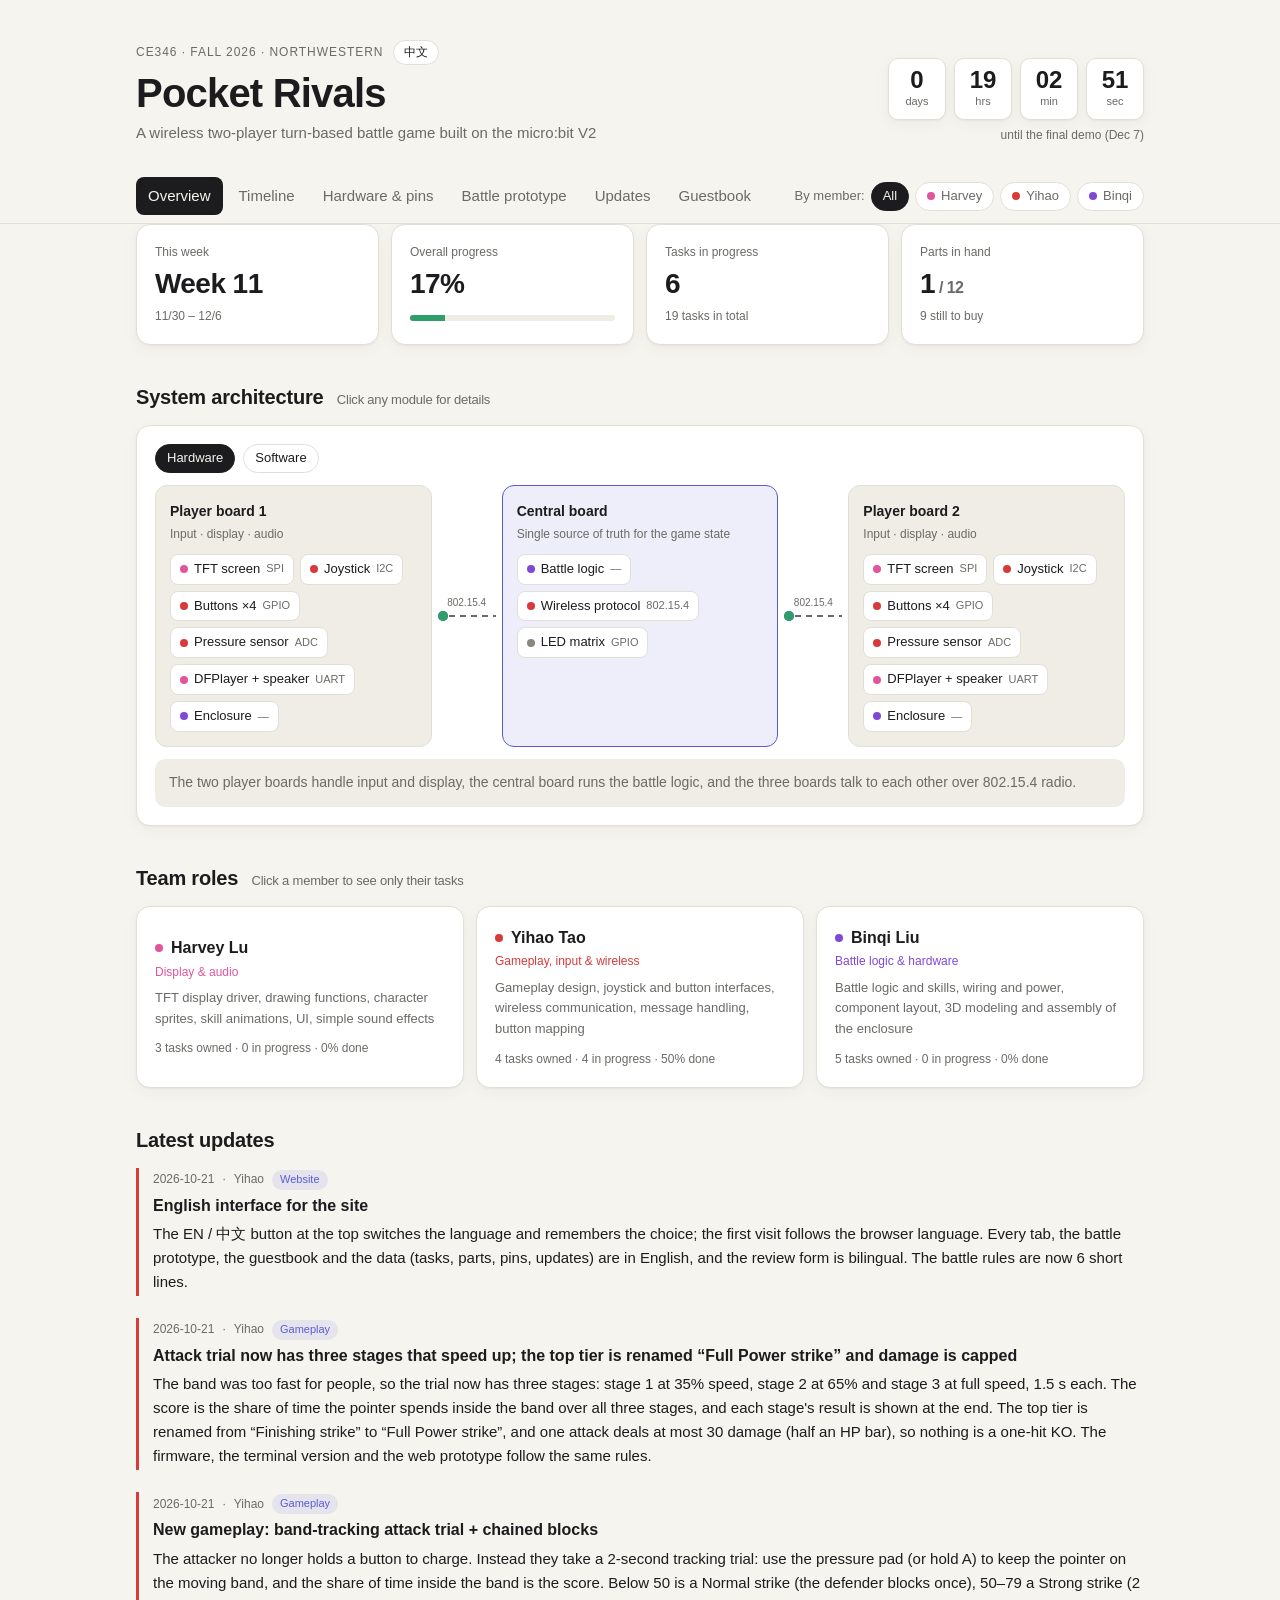
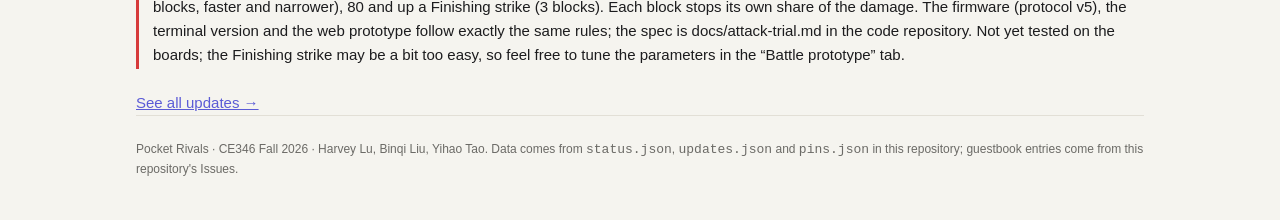
==== commit 1ddf3b02: "Architecture: hardware / software views The software view lists every firmware module, shared code a" ====
--- a/index.html
+++ b/index.html
@@ -52,6 +52,10 @@
 
     <h2><span data-i18n="app.overview.arch">系统架构</span> <small data-i18n="app.overview.archHint">点击任意模块查看详情</small></h2>
     <div class="card">
+      <div class="row arch-view" id="arch-view">
+        <button class="chip" data-view="hw" data-i18n="app.arch.hw">硬件</button>
+        <button class="chip" data-view="sw" data-i18n="app.arch.sw">软件</button>
+      </div>
       <div class="arch" id="arch"></div>
       <div class="detail" id="arch-detail"><span class="muted" data-i18n="app.overview.archIntro">两块玩家板负责输入和显示，中央板负责战斗逻辑，三块板之间用 802.15.4 无线通信。</span></div>
     </div>
--- a/style.css
+++ b/style.css
@@ -160,6 +160,12 @@
 .comp .if { font-size: 11px; color: var(--muted); }
 .comp:hover, .comp.sel { border-color: var(--ink); }
 .comp.dim { opacity: .3; }
+.arch-view { margin-bottom: 12px; }
+.arch.sw { grid-template-columns: 1fr 70px 1fr; row-gap: 12px; }
+.arch.sw .board.shared { grid-column: 1 / -1; }
+.comp.st-done .if { color: var(--done); }
+.comp.st-doing .if { color: var(--doing); }
+.comp.st-todo { border-style: dashed; }
 .link { position: relative; height: 2px; background: repeating-linear-gradient(90deg, var(--muted) 0 6px, transparent 6px 11px); margin: 0 6px; }
 .link::after { content: "802.15.4"; position: absolute; top: -20px; left: 50%; transform: translateX(-50%); font-size: 10px; color: var(--muted); white-space: nowrap; }
 .packet { position: absolute; top: -4px; width: 10px; height: 10px; border-radius: 50%; background: var(--accent); animation: fly 1.8s linear infinite; }
@@ -171,6 +177,7 @@
 
 @media (max-width: 760px) {
   .arch { grid-template-columns: 1fr; }
+  .arch.sw { grid-template-columns: 1fr; }
   .link { height: 44px; width: 2px; margin: 6px auto; background: repeating-linear-gradient(180deg, var(--muted) 0 6px, transparent 6px 11px); }
   .link::after { top: 50%; left: 10px; transform: translateY(-50%); }
   .packet { left: -4px !important; animation-name: flyv; }
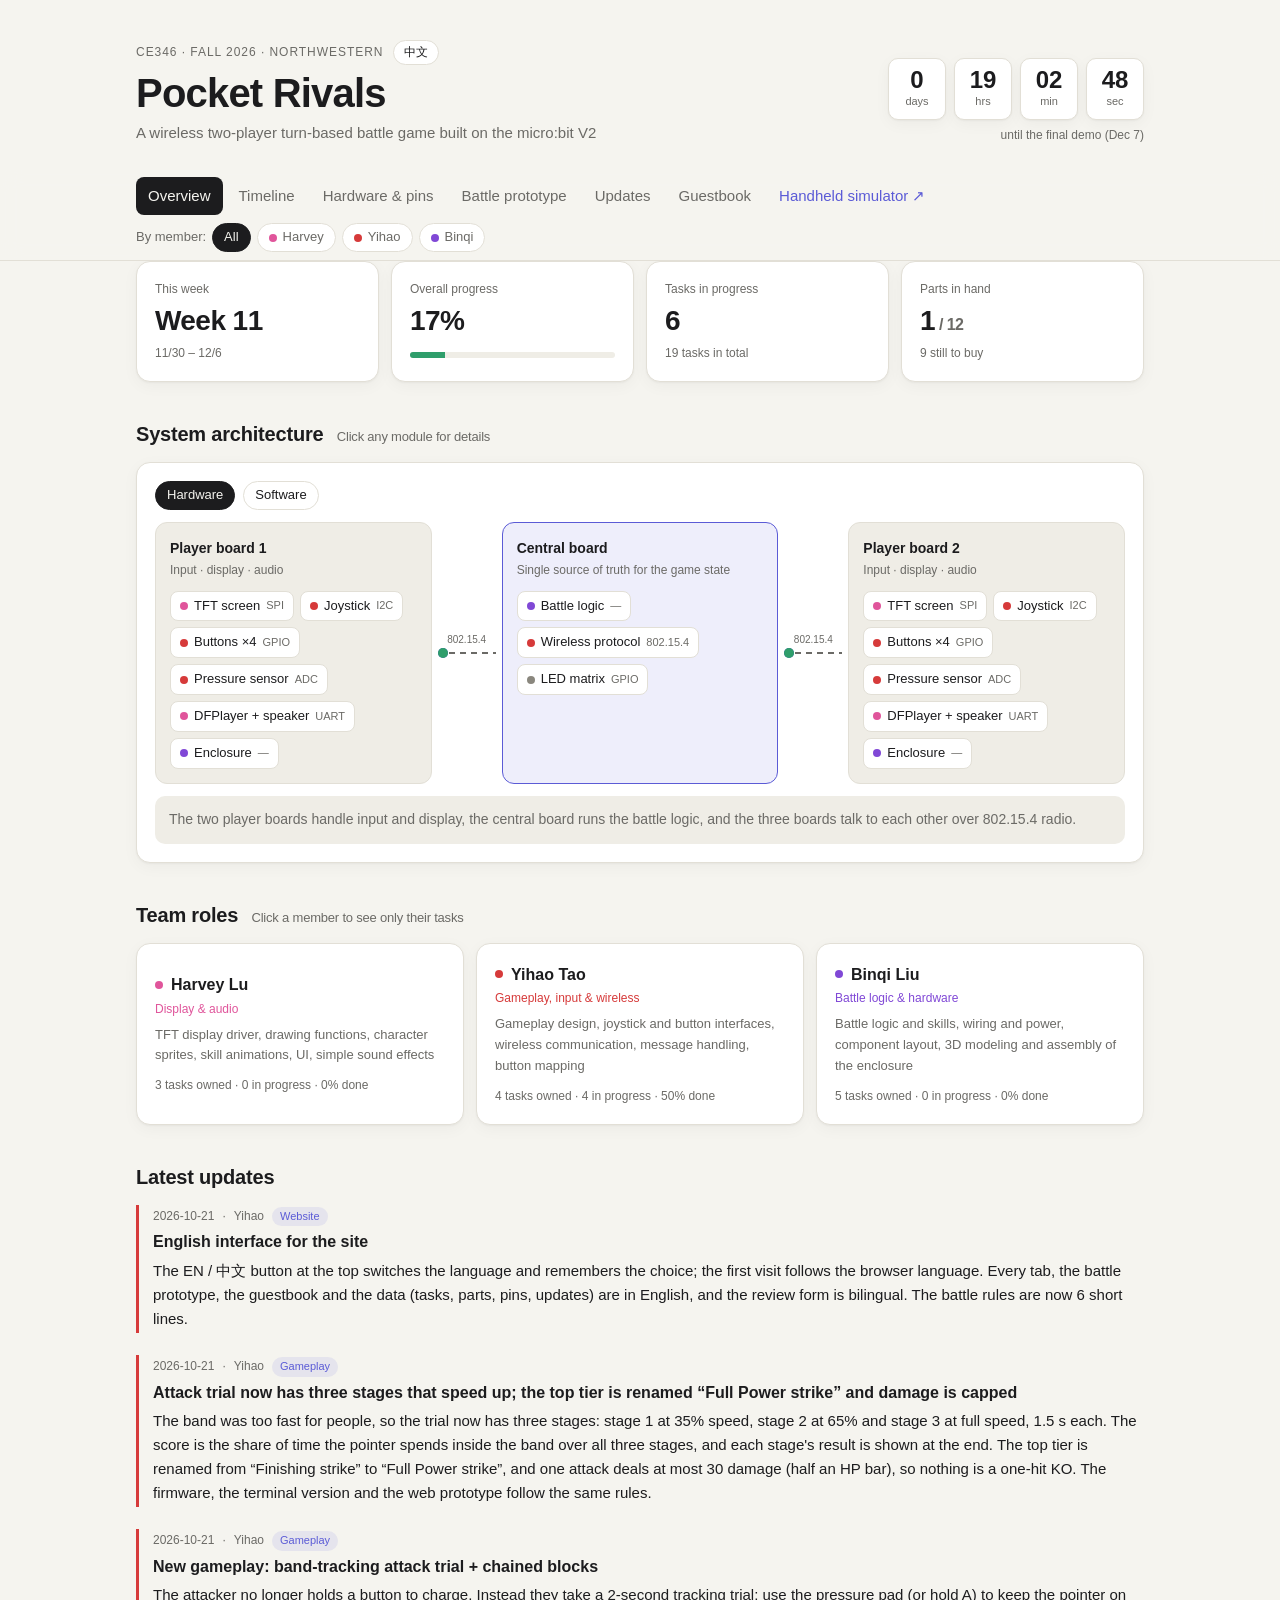
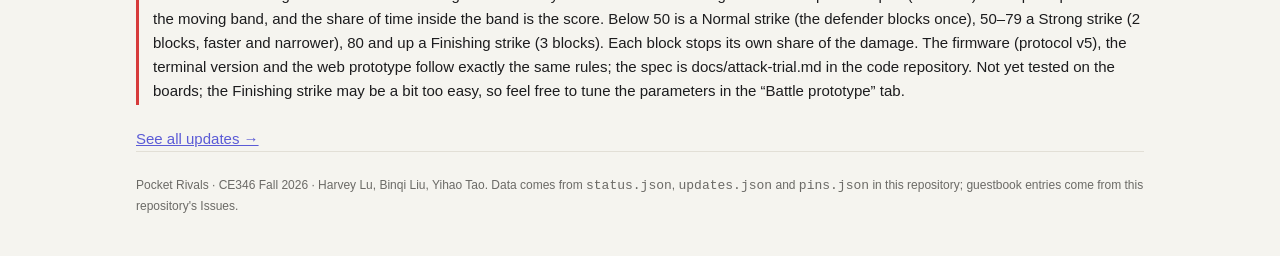
==== commit b4e3a9b3: "Link the handheld simulator from the nav and the battle tab Co-Authored-By: Claude Opus 5.5 <noreply" ====
--- a/index.html
+++ b/index.html
@@ -39,6 +39,7 @@
       <button class="tab" role="tab" data-tab="battle" data-i18n="app.tab.battle">玩法原型</button>
       <button class="tab" role="tab" data-tab="updates" data-i18n="app.tab.updates">进展</button>
       <button class="tab" role="tab" data-tab="reviews" data-i18n="app.tab.reviews">留言</button>
+      <a class="tab tab-out" href="device.html" data-sim-link data-i18n="app.tab.device">掌机模拟器 ↗</a>
     </div>
     <div class="who" id="who"><span data-i18n="app.who.label">按成员看：</span></div>
   </div>
@@ -121,7 +122,8 @@
 
   <!-- ================= 玩法原型 ================= -->
   <section class="panel" data-panel="battle" hidden>
-    <h2><span data-i18n="battle.title">战斗玩法原型</span> <small data-i18n="battle.titleSub">两人同屏对战，边玩边调参数；规则与固件一致（docs/attack-trial.md）</small></h2>
+    <h2><span data-i18n="battle.title">战斗玩法原型</span> <small data-i18n="battle.titleSub">两人同屏对战，边玩边调参数；规则与固件一致（docs/attack-trial.md）</small>
+      <a class="sim-link" href="device.html" data-sim-link data-i18n="app.simLink">在掌机模拟器里看 →</a></h2>
     <div class="card">
       <div class="arena">
         <div class="fighter" id="f0"></div>
--- a/style.css
+++ b/style.css
@@ -119,6 +119,9 @@
 .tab { border: 0; background: transparent; padding: 7px 12px; border-radius: 8px; cursor: pointer; color: var(--muted); white-space: nowrap; }
 .tab:hover { background: var(--surface-2); color: var(--ink); }
 .tab[aria-selected="true"] { background: var(--ink); color: var(--bg); }
+a.tab-out { text-decoration: none; color: var(--accent); }
+a.tab-out:hover { color: var(--accent); }
+h2 .sim-link { font-size: 13px; font-weight: 500; margin-left: 10px; white-space: nowrap; }
 .who { display: flex; gap: 6px; align-items: center; font-size: 13px; color: var(--muted); flex-wrap: wrap; }
 
 .chip { border: 1px solid var(--line); background: var(--surface); border-radius: 999px; padding: 3px 11px; font-size: 13px; cursor: pointer; display: inline-flex; align-items: center; gap: 6px; }
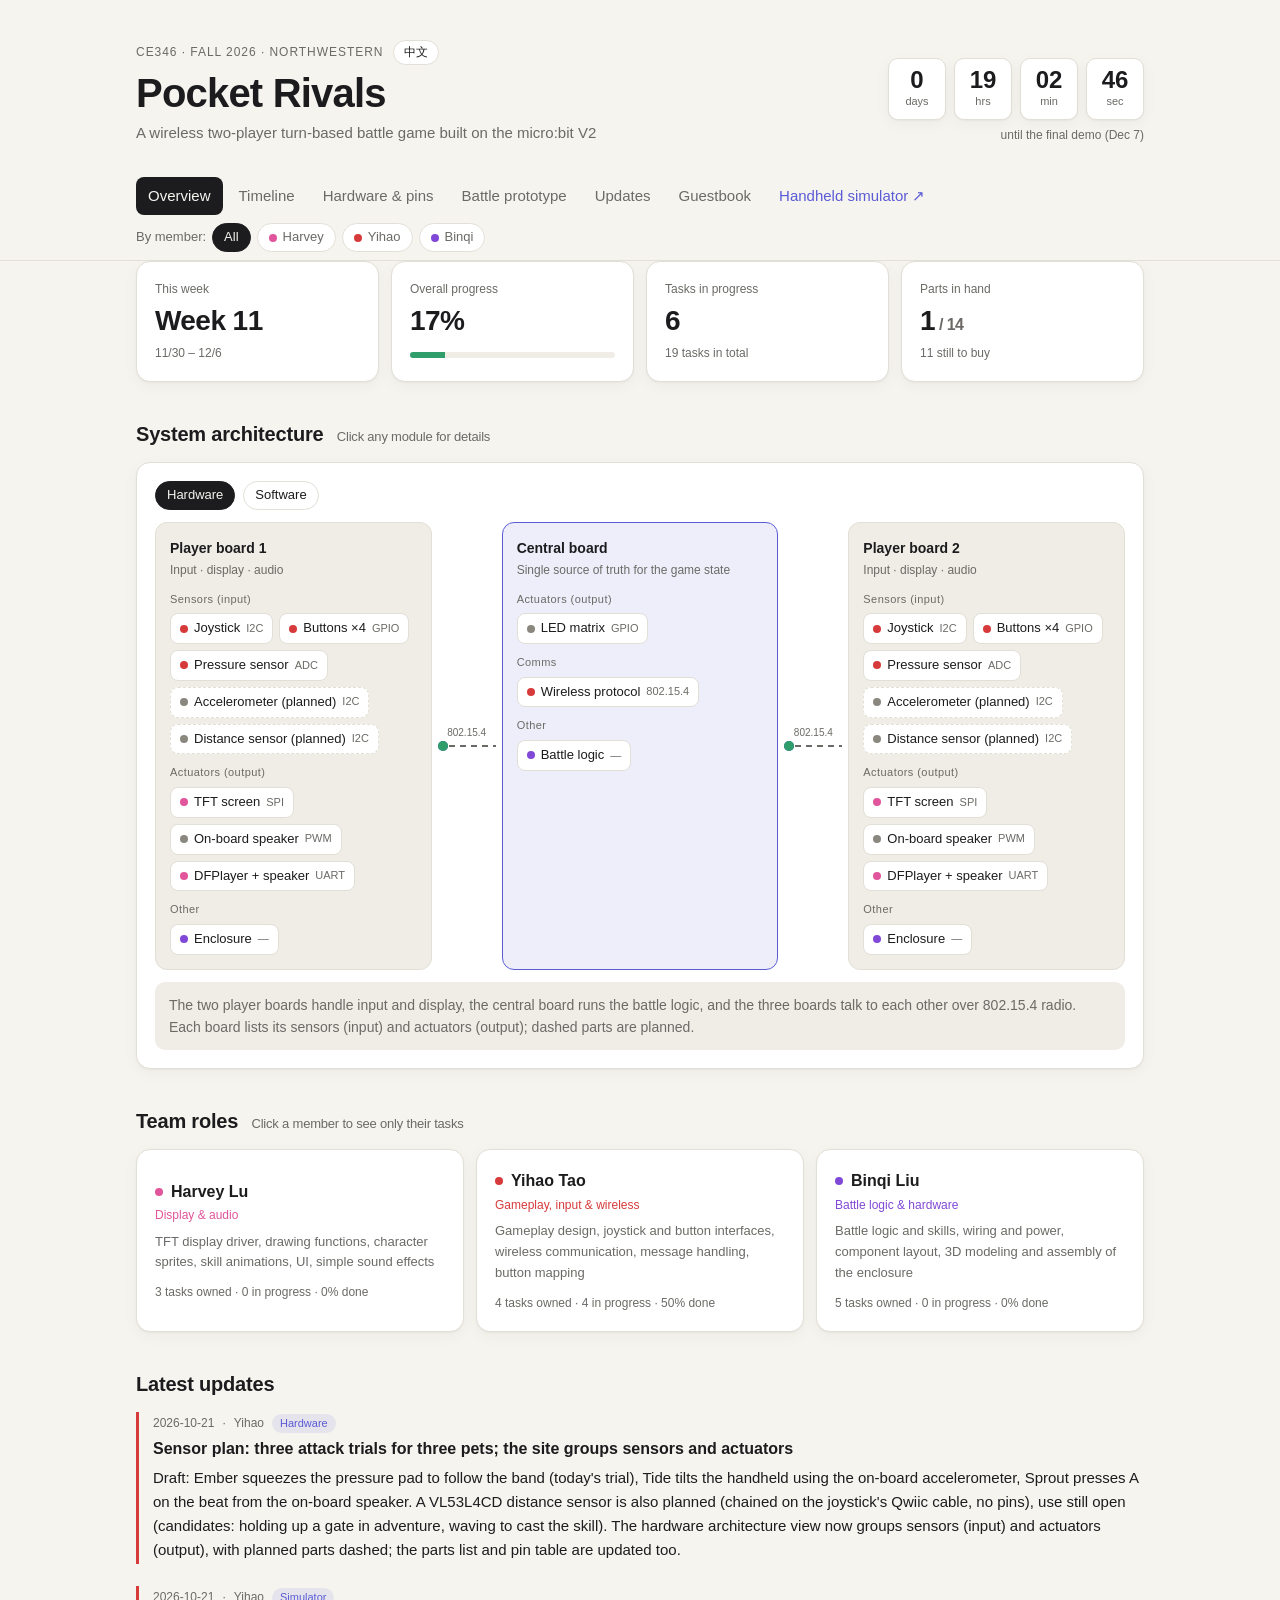
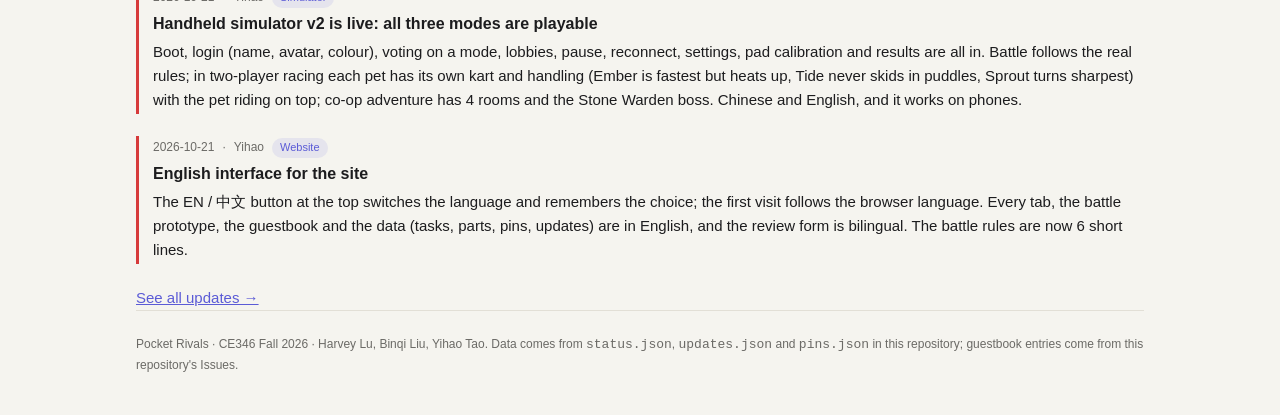
==== commit bbbdf4b1: "Hardware view: group sensors and actuators; add on-board speaker, planned accelerometer and distance" ====
--- a/index.html
+++ b/index.html
@@ -58,7 +58,7 @@
         <button class="chip" data-view="sw" data-i18n="app.arch.sw">软件</button>
       </div>
       <div class="arch" id="arch"></div>
-      <div class="detail" id="arch-detail"><span class="muted" data-i18n="app.overview.archIntro">两块玩家板负责输入和显示，中央板负责战斗逻辑，三块板之间用 802.15.4 无线通信。</span></div>
+      <div class="detail" id="arch-detail"><span class="muted" data-i18n="app.overview.archIntro">两块玩家板负责输入和显示，中央板负责战斗逻辑，三块板之间用 802.15.4 无线通信。每块板按传感器（输入）和执行器（输出）分组，虚线框是计划中的部件。</span></div>
     </div>
 
     <h2><span data-i18n="app.overview.team">团队分工</span> <small data-i18n="app.overview.teamHint">点击成员只看 TA 的任务</small></h2>
--- a/style.css
+++ b/style.css
@@ -161,6 +161,9 @@
 .comps { display: flex; flex-wrap: wrap; gap: 6px; }
 .comp { border: 1px solid var(--line); background: var(--surface); border-radius: 8px; padding: 4px 9px; font-size: 13px; cursor: pointer; display: inline-flex; gap: 6px; align-items: center; transition: opacity .2s, border-color .2s; }
 .comp .if { font-size: 11px; color: var(--muted); }
+.kind + .kind { margin-top: 10px; }
+.kind-h { font-size: 11px; color: var(--muted); letter-spacing: .04em; margin-bottom: 5px; }
+.comp.planned { border-style: dashed; }
 .comp:hover, .comp.sel { border-color: var(--ink); }
 .comp.dim { opacity: .3; }
 .arch-view { margin-bottom: 12px; }
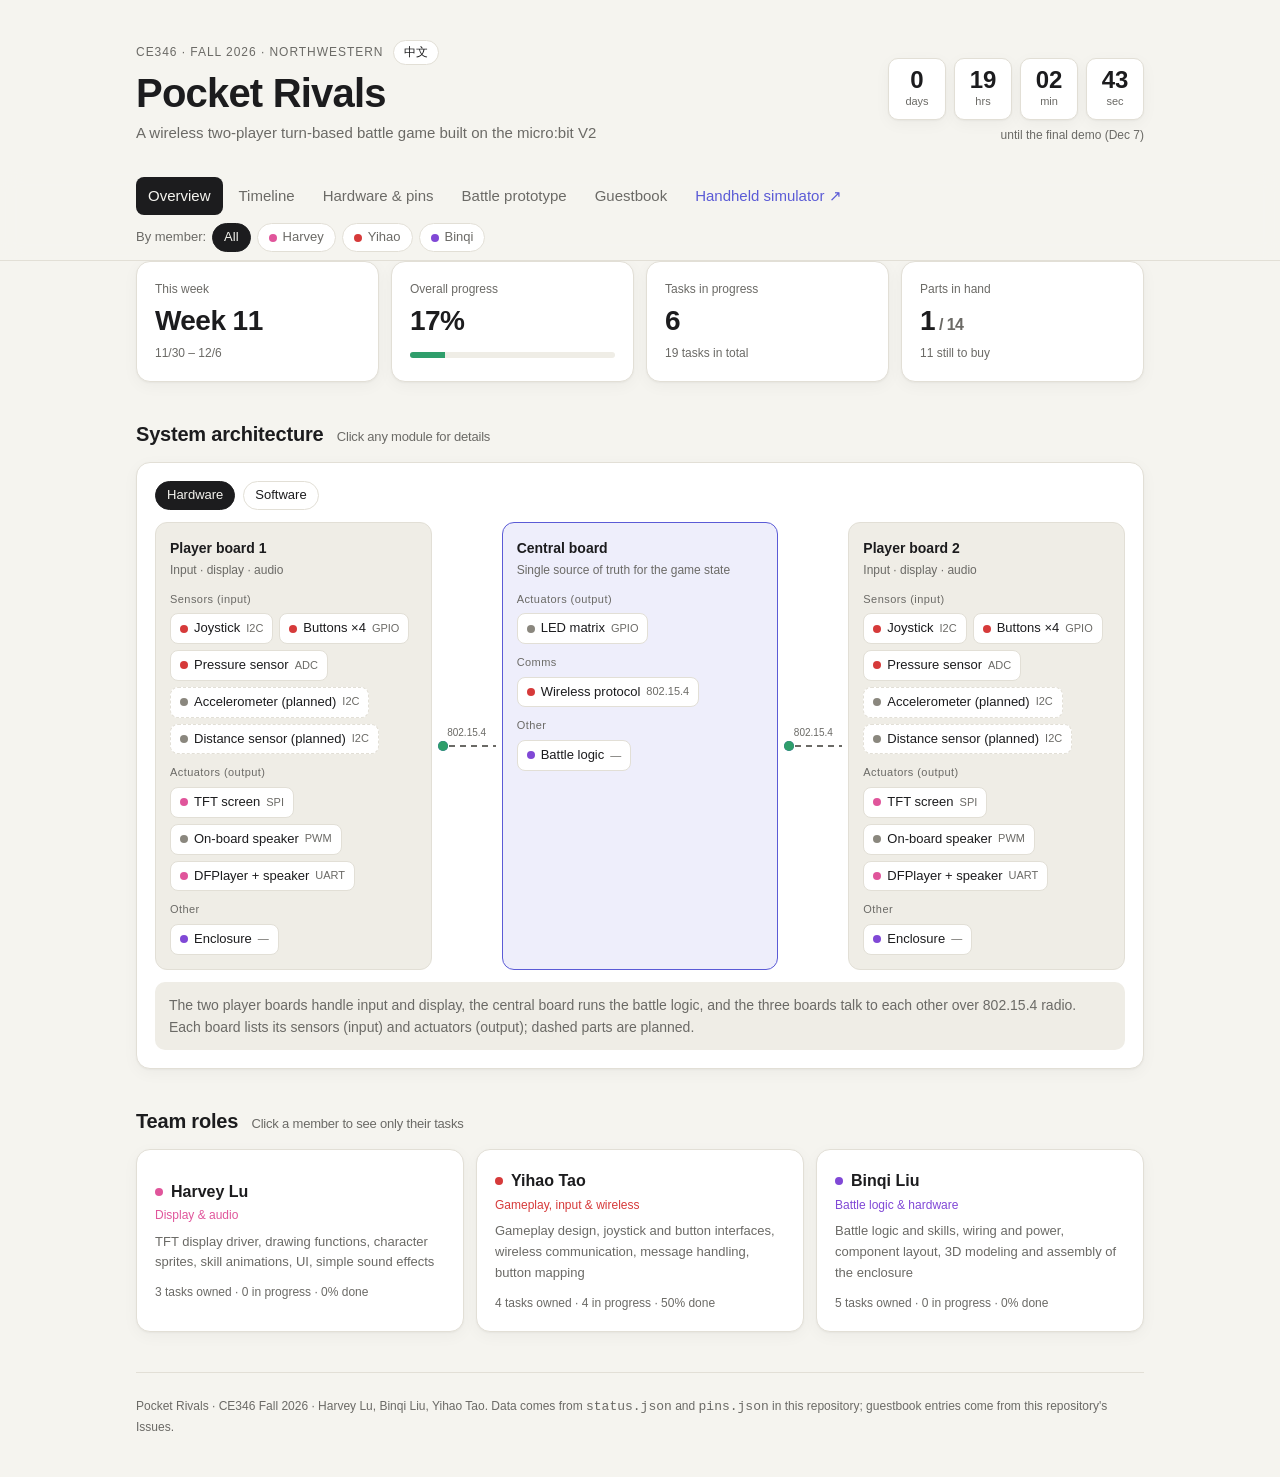
==== commit fb4f76fa: "Site: drivers table on the hardware tab; remove the updates feature The hardware tab now opens with " ====
--- a/index.html
+++ b/index.html
@@ -37,7 +37,6 @@
       <button class="tab" role="tab" data-tab="timeline" data-i18n="app.tab.timeline">时间线</button>
       <button class="tab" role="tab" data-tab="hardware" data-i18n="app.tab.hardware">硬件与 Pin</button>
       <button class="tab" role="tab" data-tab="battle" data-i18n="app.tab.battle">玩法原型</button>
-      <button class="tab" role="tab" data-tab="updates" data-i18n="app.tab.updates">进展</button>
       <button class="tab" role="tab" data-tab="reviews" data-i18n="app.tab.reviews">留言</button>
       <a class="tab tab-out" href="device.html" data-sim-link data-i18n="app.tab.device">掌机模拟器 ↗</a>
     </div>
@@ -63,10 +62,6 @@
 
     <h2><span data-i18n="app.overview.team">团队分工</span> <small data-i18n="app.overview.teamHint">点击成员只看 TA 的任务</small></h2>
     <div class="team" id="team"></div>
-
-    <h2 data-i18n="app.overview.latest">最新进展</h2>
-    <div id="latest"></div>
-    <a href="#updates" data-goto="updates" data-i18n="app.overview.seeAll">查看全部进展 →</a>
   </section>
 
   <!-- ================= 时间线 ================= -->
@@ -94,6 +89,12 @@
 
   <!-- ================= 硬件 ================= -->
   <section class="panel" data-panel="hardware" hidden>
+    <h2 data-i18n="app.drv.title">驱动程序（我们自己写）</h2>
+    <div class="card">
+      <p class="muted drv-intro" data-i18n="app.drv.intro">这是微控制器课程，下面这些外设驱动由我们自己动手写。游戏逻辑、画面和模拟器都用同一套接口，每个驱动写好就能直接接上。</p>
+      <div class="scroll drv-scroll"><table class="drivers" id="drivers"></table></div>
+    </div>
+
     <h2 data-i18n="app.hw.parts">采购清单</h2>
     <div class="card">
       <div class="toolbar" id="part-filter"></div>
@@ -167,37 +168,6 @@
     </div>
   </section>
 
-  <!-- ================= 进展 ================= -->
-  <section class="panel" data-panel="updates" hidden>
-    <h2 data-i18n="app.updates.all">全部进展</h2>
-    <div class="toolbar">
-      <input class="search" id="search" type="search" placeholder="搜索标题或内容…" data-i18n-attr="placeholder:app.updates.search;aria-label:app.updates.search">
-    </div>
-    <div class="toolbar" id="area-filter"></div>
-    <div id="update-list"></div>
-
-    <h2><span data-i18n="app.composer.title">写一条进展</span> <small data-i18n="app.composer.hint">填好后复制，粘贴到 GitHub 上的 updates.json</small></h2>
-    <div class="card">
-      <form class="composer" id="composer" onsubmit="return false">
-        <label><span data-i18n="app.composer.date">日期</span><input type="date" name="date" required></label>
-        <label><span data-i18n="app.composer.author">作者</span><select name="author"></select></label>
-        <label><span data-i18n="app.composer.area">分类</span><input name="area" list="areas" placeholder="例如：无线、显示、硬件" data-i18n-attr="placeholder:app.composer.areaPh"><datalist id="areas"></datalist></label>
-        <label class="full"><span data-i18n="app.composer.titleLbl">标题</span><input name="title" placeholder="一句话说明做了什么" data-i18n-attr="placeholder:app.composer.titlePh"></label>
-        <label class="full"><span data-i18n="app.composer.bodyLbl">内容</span><textarea name="body" rows="3" placeholder="细节、遇到的问题、下一步计划" data-i18n-attr="placeholder:app.composer.bodyPh"></textarea></label>
-        <label class="full"><span data-i18n="app.composer.titleEnLbl">英文标题（可选）</span><input name="titleEn" lang="en" placeholder="英文界面显示的标题，可以不填" data-i18n-attr="placeholder:app.composer.titleEnPh"></label>
-        <label class="full"><span data-i18n="app.composer.bodyEnLbl">英文内容（可选）</span><textarea name="bodyEn" lang="en" rows="3" placeholder="不填的话，英文界面显示中文内容" data-i18n-attr="placeholder:app.composer.bodyEnPh"></textarea></label>
-      </form>
-      <div class="muted" style="font-size:12px;margin-top:12px" data-i18n="app.composer.preview">预览</div>
-      <div id="compose-preview" style="margin-top:8px"></div>
-      <pre class="snippet mono" id="compose-json"></pre>
-      <div class="row">
-        <button class="btn primary" id="copy-json" data-i18n="app.composer.copy">复制</button>
-        <a class="btn" href="https://github.com/Yeyuruoying11/pocket-rivals-site/edit/main/updates.json" target="_blank" rel="noopener" data-i18n="app.composer.edit">去 GitHub 编辑 updates.json ↗</a>
-      </div>
-      <p class="muted" style="font-size:12px;margin:10px 0 0" data-i18n-html="app.composer.howto">粘贴到文件第一行的 <code>[</code> 后面，然后点 Commit changes。大约一分钟后网站会更新。需要先被加为仓库的协作者。</p>
-    </div>
-  </section>
-
   <!-- ================= 留言 ================= -->
   <section class="panel" data-panel="reviews" hidden>
     <h2><span data-i18n="reviews.title">留言板</span> <small data-i18n="reviews.subtitle">玩过原型或者看过 demo？留下你对游戏的评价，也可以回复别人的评价</small></h2>
@@ -236,7 +206,7 @@
 <div class="wrap">
   <footer data-i18n-html="app.footer">
     Pocket Rivals · CE346 Fall 2026 · Harvey Lu、Binqi Liu、Yihao Tao。
-    数据来自本仓库的 <code>status.json</code>、<code>updates.json</code>、<code>pins.json</code>，留言来自本仓库的 Issues。
+    数据来自本仓库的 <code>status.json</code>、<code>pins.json</code>，留言来自本仓库的 Issues。
   </footer>
 </div>
 
--- a/style.css
+++ b/style.css
@@ -131,6 +131,7 @@
 
 /* ---------- layout ---------- */
 main { padding: 28px 0 80px; }
+main.wrap { padding-bottom: 40px; }
 .panel[hidden] { display: none; }
 h2 { font-size: 20px; margin: 36px 0 12px; letter-spacing: -0.01em; }
 h2:first-child { margin-top: 0; }
@@ -258,14 +259,30 @@
 .seg { display: inline-flex; border: 1px solid var(--line); border-radius: 9px; padding: 2px; background: var(--surface); }
 .seg button { border: 0; background: transparent; padding: 4px 12px; border-radius: 7px; cursor: pointer; font-size: 13px; color: var(--muted); }
 .seg button[aria-pressed="true"] { background: var(--ink); color: var(--bg); }
+/* ---------- drivers ---------- */
+.drv-intro { margin: 0 0 10px; font-size: 13px; }
+.st.done { background: color-mix(in srgb, var(--done) 15%, transparent); color: var(--done); }
+.st.doing { background: color-mix(in srgb, var(--doing) 16%, transparent); color: var(--doing); }
+.st.todo { box-shadow: inset 0 0 0 1px var(--todo); }
+table.drivers { border-collapse: collapse; width: 100%; min-width: 980px; font-size: 13px; }
+.drivers th, .drivers td { border-bottom: 1px solid var(--line); padding: 8px 8px; text-align: left; vertical-align: top; }
+.drivers th { font-weight: 500; color: var(--muted); font-size: 12px; white-space: nowrap; }
+.drivers td.nm { font-weight: 600; width: 15%; }
+.drivers td.if { width: 15%; }
+.drivers td.pn { width: 16%; font-size: 12px; }
+.drivers td.use { width: 19%; }
+.drivers td.own { white-space: nowrap; color: var(--muted); font-size: 12px; }
+.drivers td.own .dot { margin-right: 5px; vertical-align: 0; }
+.drivers td.vf { width: 21%; font-size: 12px; color: var(--muted); }
+.drivers tr.grp td { font-size: 12px; font-weight: 600; color: var(--muted); padding-top: 14px; border-bottom: 1px solid var(--line); background: transparent; }
+.drivers tr.plan td { color: var(--muted); }
+.drivers tr.plan td.nm { font-weight: 500; }
+.drivers tr.plan td:first-child { background: repeating-linear-gradient(180deg, var(--todo) 0 4px, transparent 4px 8px) left / 2px 100% no-repeat; padding-left: 10px; }
+.drivers tr.plan .st { background: transparent; box-shadow: none; outline: 1px dashed var(--muted); outline-offset: -1px; }
+.drivers tr.dim { opacity: .3; }
 ul.notes { margin: 12px 0 0; padding-left: 18px; font-size: 13px; color: var(--muted); }
 
-/* ---------- updates ---------- */
-.update { border-left: 3px solid var(--c, var(--accent)); padding: 2px 0 2px 14px; margin-bottom: 22px; }
-.update .meta { font-size: 12px; color: var(--muted); display: flex; gap: 8px; align-items: center; flex-wrap: wrap; }
-.update h3 { margin: 3px 0 4px; font-size: 16px; }
-.update p { margin: 0; white-space: pre-line; }
-.search { flex: 1; min-width: 180px; border: 1px solid var(--line); background: var(--surface); border-radius: 8px; padding: 6px 10px; }
+/* ---------- forms ---------- */
 .empty { color: var(--muted); font-size: 14px; padding: 12px 0; }
 .composer { display: grid; grid-template-columns: repeat(auto-fit, minmax(150px, 1fr)); gap: 10px; }
 .composer label { display: flex; flex-direction: column; gap: 4px; font-size: 12px; color: var(--muted); }
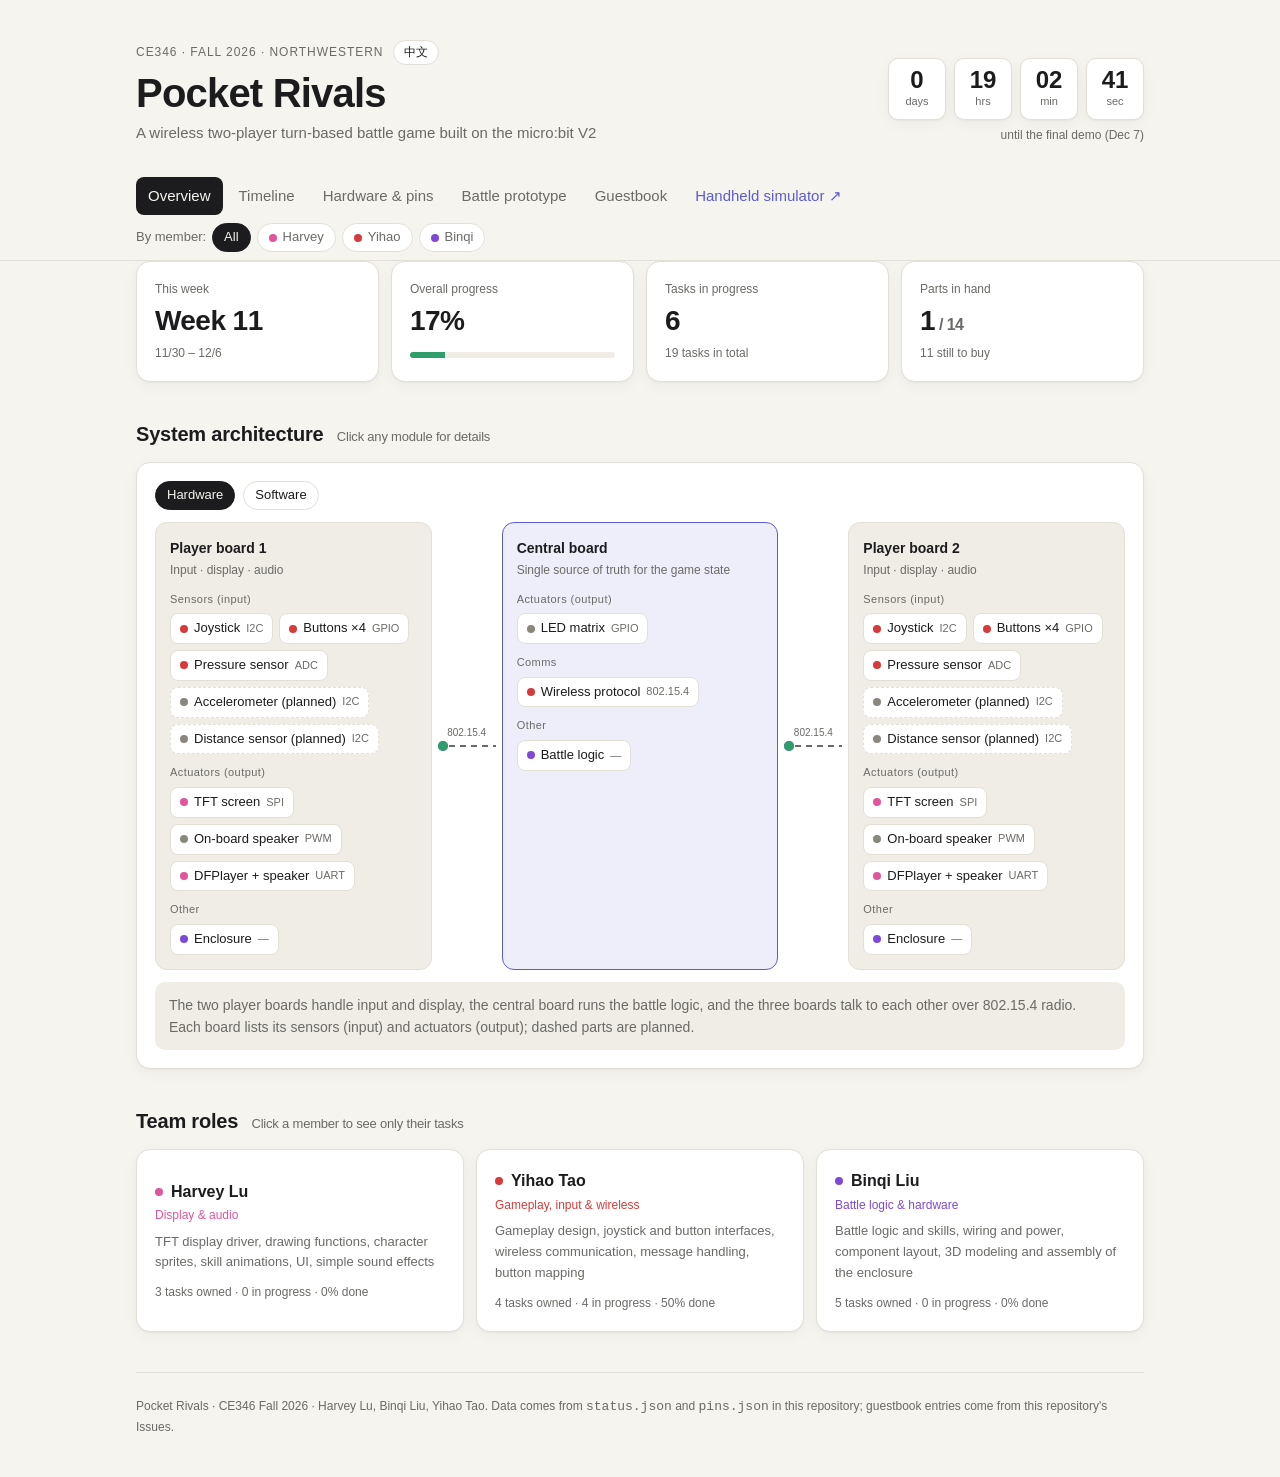
==== commit 1f9cc061: "WIP: interrupted by a container restart; work continues Co-Authored-By: Claude Opus 5.5 <noreply@ant" ====
--- a/index.html
+++ b/index.html
@@ -8,6 +8,10 @@
 <link rel="icon" href="data:image/svg+xml,<svg xmlns='http://www.w3.org/2000/svg' viewBox='0 0 10 10'><rect x='1' y='2' width='8' height='7' rx='1' fill='%23e8663d'/><rect x='3' y='4' width='1' height='1' fill='%23fff'/><rect x='6' y='4' width='1' height='1' fill='%23fff'/></svg>">
 <link rel="stylesheet" href="style.css">
 <script src="i18n.js"></script>
+<!-- three.js for the 3D pin map (hardware tab); only fetched when that tab first opens -->
+<script type="importmap">
+{"imports": {"three": "./vendor/three@0.160.0/build/three.module.min.js", "three/addons/": "./vendor/three@0.160.0/examples/jsm/"}}
+</script>
 </head>
 <body>
 
@@ -112,11 +116,16 @@
         </div>
         <label class="switch"><input type="checkbox" id="no-matrix"> <span data-i18n="app.hw.noMatrix">停用板载 LED 点阵</span></label>
       </div>
-      <p class="muted" id="pin-note" style="margin:0 0 6px;font-size:13px"></p>
-      <div class="pin-summary" id="pin-summary"></div>
+      <p class="muted" id="pin-note" style="margin:0 0 10px;font-size:13px"></p>
+      <div class="p3d" id="p3d">
+        <div class="p3d-stage" id="p3d-stage"><div class="p3d-loading" data-i18n="p3d.loading">正在加载 3D 视图…</div></div>
+        <button class="btn p3d-reset" id="p3d-reset" type="button" hidden data-i18n="p3d.reset">重置视角</button>
+        <div class="p3d-foot"><span class="p3d-hint" id="p3d-hint"></span><span class="p3d-legend" id="p3d-legend"></span></div>
+      </div>
+      <div class="detail" id="pin-detail"><span class="muted" data-i18n="app.pin.clickAny">点击任意 pin。</span></div>
+      <div class="pin-summary" id="pin-summary" style="margin-top:16px"></div>
       <div class="pins" id="pins"></div>
       <div class="legend" id="pin-legend"></div>
-      <div class="detail" id="pin-detail"><span class="muted" data-i18n="app.pin.clickAny">点击任意 pin。</span></div>
       <ul class="notes" id="pin-extra"></ul>
     </div>
   </section>
--- a/style.css
+++ b/style.css
@@ -26,6 +26,12 @@
   --c-joy: #5b5bd6;
   --c-btn: #2a9a8b;
   --c-fsr: #8a5bd6;
+  --c-dist: #2f8fd6;
+  --c-beep: #e0702f;
+  --c-accel: #4a9e3a;
+  --c-matrix: #d6453d;
+  --c-radio: #2f8fd6;
+  --c-logic: #8048d6;
   --shadow: 0 1px 2px rgba(0, 0, 0, .04), 0 4px 16px rgba(0, 0, 0, .04);
   --radius: 14px;
   color-scheme: light;
@@ -51,6 +57,12 @@
     --c-joy: #8f8ff2;
     --c-btn: #4cc2b1;
     --c-fsr: #b08ff2;
+    --c-dist: #5aaef0;
+    --c-beep: #f08a54;
+    --c-accel: #6cc25a;
+    --c-matrix: #f26b6b;
+    --c-radio: #5aaef0;
+    --c-logic: #a97ff2;
     --shadow: none;
     color-scheme: dark;
   }
@@ -74,6 +86,12 @@
   --c-joy: #8f8ff2;
   --c-btn: #4cc2b1;
   --c-fsr: #b08ff2;
+  --c-dist: #5aaef0;
+  --c-beep: #f08a54;
+  --c-accel: #6cc25a;
+  --c-matrix: #f26b6b;
+  --c-radio: #5aaef0;
+  --c-logic: #a97ff2;
   --shadow: none;
   color-scheme: dark;
 }
@@ -264,7 +282,7 @@
 .st.done { background: color-mix(in srgb, var(--done) 15%, transparent); color: var(--done); }
 .st.doing { background: color-mix(in srgb, var(--doing) 16%, transparent); color: var(--doing); }
 .st.todo { box-shadow: inset 0 0 0 1px var(--todo); }
-table.drivers { border-collapse: collapse; width: 100%; min-width: 980px; font-size: 13px; }
+table.drivers { border-collapse: collapse; width: 100%; min-width: 880px; font-size: 13px; }
 .drivers th, .drivers td { border-bottom: 1px solid var(--line); padding: 8px 8px; text-align: left; vertical-align: top; }
 .drivers th { font-weight: 500; color: var(--muted); font-size: 12px; white-space: nowrap; }
 .drivers td.nm { font-weight: 600; width: 15%; }
@@ -280,6 +298,115 @@
 .drivers tr.plan td:first-child { background: repeating-linear-gradient(180deg, var(--todo) 0 4px, transparent 4px 8px) left / 2px 100% no-repeat; padding-left: 10px; }
 .drivers tr.plan .st { background: transparent; box-shadow: none; outline: 1px dashed var(--muted); outline-offset: -1px; }
 .drivers tr.dim { opacity: .3; }
+/* phone: each driver becomes a stacked card (name, owner, status on top; the rest labelled below) */
+@media (max-width: 640px) {
+  table.drivers { min-width: 0; }
+  .drivers thead { display: none; }
+  .drivers tbody, .drivers tr.grp, .drivers tr.grp td { display: block; }
+  .drivers tr.drv { display: grid; grid-template-columns: 1fr auto auto; column-gap: 8px; align-items: baseline; padding: 10px 0; border-bottom: 1px solid var(--line); }
+  .drivers tr.drv td { border: 0; padding: 2px 0; width: auto; }
+  .drivers tr.drv td.nm { grid-column: 1; grid-row: 1; font-size: 14px; }
+  .drivers tr.drv td.own { grid-column: 2; grid-row: 1; }
+  .drivers tr.drv td.stc { grid-column: 3; grid-row: 1; }
+  .drivers tr.drv td[data-l] { grid-column: 1 / -1; }
+  .drivers tr.drv td[data-l]::before { content: attr(data-l) "："; color: var(--muted); font-size: 12px; }
+  :root[lang^="en"] .drivers tr.drv td[data-l]::before { content: attr(data-l) ": "; }
+  .drivers tr.plan { background: repeating-linear-gradient(180deg, var(--todo) 0 4px, transparent 4px 8px) left / 2px 100% no-repeat; padding-left: 10px; }
+  .drivers tr.plan td:first-child { background: none; padding-left: 0; }
+}
+/* ---------- pin map (3D view: pinmap-3d.js, 2D fallback: pinmap-2d.js) ---------- */
+.p3d { position: relative; }
+.p3d-stage { position: relative; height: 470px; border-radius: 12px; overflow: hidden; border: 1px solid var(--line);
+  background: radial-gradient(120% 85% at 50% 38%, var(--surface) 0%, var(--surface-2) 100%); }
+.p3d-canvas { display: block; width: 100%; height: 100%; cursor: grab; }
+.p3d-canvas:active { cursor: grabbing; }
+.p3d-labels { position: absolute; inset: 0; pointer-events: none; overflow: hidden; }
+.p3d-loading { position: absolute; inset: 0; display: grid; place-items: center; color: var(--muted); font-size: 13px; }
+.p3d-reset { position: absolute; top: 10px; right: 10px; font-size: 12px; padding: 4px 10px; background: color-mix(in srgb, var(--surface) 88%, transparent); }
+.p3d-foot { display: flex; flex-wrap: wrap; gap: 6px 18px; align-items: center; justify-content: space-between; margin-top: 8px; font-size: 12px; color: var(--muted); }
+.p3d-legend { display: flex; flex-wrap: wrap; gap: 4px 14px; }
+.p3d-legend i { display: inline-block; width: 14px; height: 8px; border-radius: 2px; margin-right: 5px; vertical-align: 0; }
+.p3d-legend i.tri { width: 0; height: 0; border-radius: 0; border-left: 5px solid transparent; border-right: 5px solid transparent; border-bottom: 9px solid var(--doing); }
+
+/* labels (shared by both views) */
+.p3d-lab { pointer-events: auto; font-size: 12px; line-height: 1.25; white-space: nowrap; color: var(--ink); transition: opacity .2s; user-select: none; }
+.p3d-lab.hot { cursor: pointer; }
+.p3d-lab.dim { opacity: .2; }
+.p3d-mod { display: grid; grid-template-columns: auto auto; column-gap: 6px; align-items: center; justify-items: start;
+  background: color-mix(in srgb, var(--surface) 90%, transparent); border: 1px solid var(--line); border-left: 3px solid var(--c);
+  border-radius: 8px; padding: 3px 8px 4px 6px; box-shadow: 0 1px 6px rgba(0,0,0,.08); }
+.p3d-mod b { font-weight: 650; }
+.p3d-mod small { grid-column: 1 / -1; font-size: 11px; color: var(--muted); }
+.p3d-mod.planned { border-style: dashed; border-left-style: dashed; }
+.p3d-mod.off b { text-decoration: line-through; text-decoration-color: var(--muted); }
+.p3d-mod.lit { border-color: var(--c); box-shadow: 0 0 0 1px var(--c), 0 2px 10px rgba(0,0,0,.12); }
+.p3d-lab .k { font-size: 10px; line-height: 15px; padding: 0 6px; border-radius: 999px; font-weight: 600; }
+.p3d-lab .k-sensor { color: var(--c); box-shadow: inset 0 0 0 1px var(--c); }                 /* input: outlined */
+.p3d-lab .k-actuator { color: #fff; background: var(--c); }                                    /* output: filled */
+.p3d-lab .k-comms, .p3d-lab .k-other { color: var(--muted); box-shadow: inset 0 0 0 1px var(--line); }
+.p3d-pin { font: 600 10px/1.3 ui-monospace, SFMono-Regular, Menlo, Consolas, monospace; color: var(--c); padding: 0 3px; border-radius: 4px;
+  background: color-mix(in srgb, var(--surface) 85%, transparent); border: 1px solid color-mix(in srgb, var(--c) 45%, transparent); }
+.p3d-pin.lit { background: var(--c); color: #fff; }
+.p3d-bus { font-size: 10px; font-weight: 700; letter-spacing: .04em; color: var(--c); padding: 0 4px; border-radius: 4px; background: color-mix(in srgb, var(--surface) 80%, transparent); }
+.p3d-onb { font-size: 10.5px; color: var(--muted); padding: 0 4px; border-radius: 4px; background: color-mix(in srgb, var(--surface) 72%, transparent); }
+.p3d-lab .w, .p3d-tip .w { font-style: normal; color: var(--doing); margin-left: 2px; }
+.p3d-tip { pointer-events: none; font-size: 12px; line-height: 1.35; color: var(--bg); background: var(--ink); border-left: 3px solid var(--c);
+  border-radius: 6px; padding: 3px 8px; width: max-content; max-width: 250px; white-space: normal; box-shadow: 0 2px 10px rgba(0,0,0,.2); }
+.p3d-tip .w { color: #ffc55a; }
+.p3d-2d .p3d-lab, .p3d-2d .p3d-tip { position: absolute; left: 0; top: 0; }
+.p3d-2d .p3d-tip[hidden] { display: none; }
+/* small screens: secondary labels only for the current selection, compact module labels */
+.p3d-small .p3d-lab.sec:not(.lit) { display: none; }
+.p3d-small .p3d-mod { font-size: 11px; padding: 2px 6px 2px 5px; }
+.p3d-small .p3d-mod small { display: none; }
+.p3d-small .p3d-mod.lit small { display: block; }
+.p3d-small .p3d-onb:not(.lit) { display: none; }
+@media (max-width: 640px) {
+  .p3d-stage { height: 380px; }
+  .p3d-foot { font-size: 11px; }
+}
+
+/* 2D SVG fallback */
+.p3d-svg { display: block; width: 100%; height: 100%; }
+.p3d-svg .hot { cursor: pointer; }
+.p3d-svg .dim { opacity: .16; }
+.p3d-svg g, .p3d-svg path, .p3d-svg rect { transition: opacity .2s; }
+.p2d-pcb { filter: drop-shadow(0 1.2px 1.5px rgba(0,0,0,.3)); }
+.p2d-finger.st-free { fill: #a9a9ae; }
+.p2d-finger.st-busy { fill: #5d5a52; }
+.p2d-finger.st-power { fill: #d9ad45; }
+.p2d-finger.lit { stroke: var(--ink); stroke-width: .35; }
+.p2d-silk { fill: rgba(236,236,236,.9); font: 700 0.95px Arial, Helvetica, sans-serif; text-anchor: middle; dominant-baseline: middle; pointer-events: none; }
+.p2d-silk.big { font-size: 2.5px; }
+.p2d-led { fill: #d8d2c6; }
+.p2d-led.on { fill: #ff4a3d; }
+.p2d-led.off { fill: #6f6c66; }
+.p2d-metal { fill: #b8bcc4; }
+.p2d-cap { fill: #18181b; }
+.p2d-dark { fill: #1d1d22; }
+.p2d-knob { fill: #3a3b42; }
+.p2d-ring { fill: none; stroke: var(--c); stroke-width: .7; }
+.p2d-ghost { fill: color-mix(in srgb, var(--c) 20%, transparent); stroke: var(--c); stroke-width: .25; stroke-dasharray: .9 .6; }
+.p2d-logo { fill: none; stroke: #d8b25a; stroke-width: .55; }
+.p2d-trace { fill: none; stroke: var(--c); stroke-width: .5; stroke-linejoin: round; }
+.p2d-trace.planned, .p2d-wire.planned, .p2d-leader.planned { stroke-dasharray: 1.4 1; }
+.p2d-body { fill: color-mix(in srgb, var(--c) 22%, var(--surface)); stroke: var(--c); stroke-width: .6; }
+.p2d-mod.planned .p2d-body { stroke-dasharray: 1.5 1; fill: color-mix(in srgb, var(--c) 10%, transparent); }
+.p2d-mod.lit .p2d-body { stroke-width: 1; }
+.p2d-screen { fill: #1f2a52; stroke: #0c0c10; stroke-width: 1; }
+.p2d-cable { fill: none; stroke: #c0392b; stroke-width: .6; }
+.p2d-wire { fill: none; stroke: var(--c); stroke-width: .85; stroke-linecap: round; }
+.p2d-wire.link { stroke-width: 1; }
+.p2d-wire-bg { fill: none; stroke: var(--surface); stroke-width: 1.8; stroke-linecap: round; }
+.p2d-wire-hit { fill: none; stroke: transparent; stroke-width: 3.5; pointer-events: stroke; }
+.lit > .p2d-wire { stroke-width: 1.3; }
+.p2d-clip { fill: var(--c); }
+.p2d-leader { stroke: var(--c); stroke-width: .3; fill: none; }
+.p2d-wave { fill: none; stroke: var(--c); stroke-width: .45; }
+.p2d-ghostboard { fill: color-mix(in srgb, var(--muted) 18%, transparent); stroke: var(--muted); stroke-dasharray: 1 .8; stroke-width: .3; }
+.p2d-warn { fill: var(--doing); }
+.p2d-px { shape-rendering: crispEdges; }
+
 ul.notes { margin: 12px 0 0; padding-left: 18px; font-size: 13px; color: var(--muted); }
 
 /* ---------- forms ---------- */
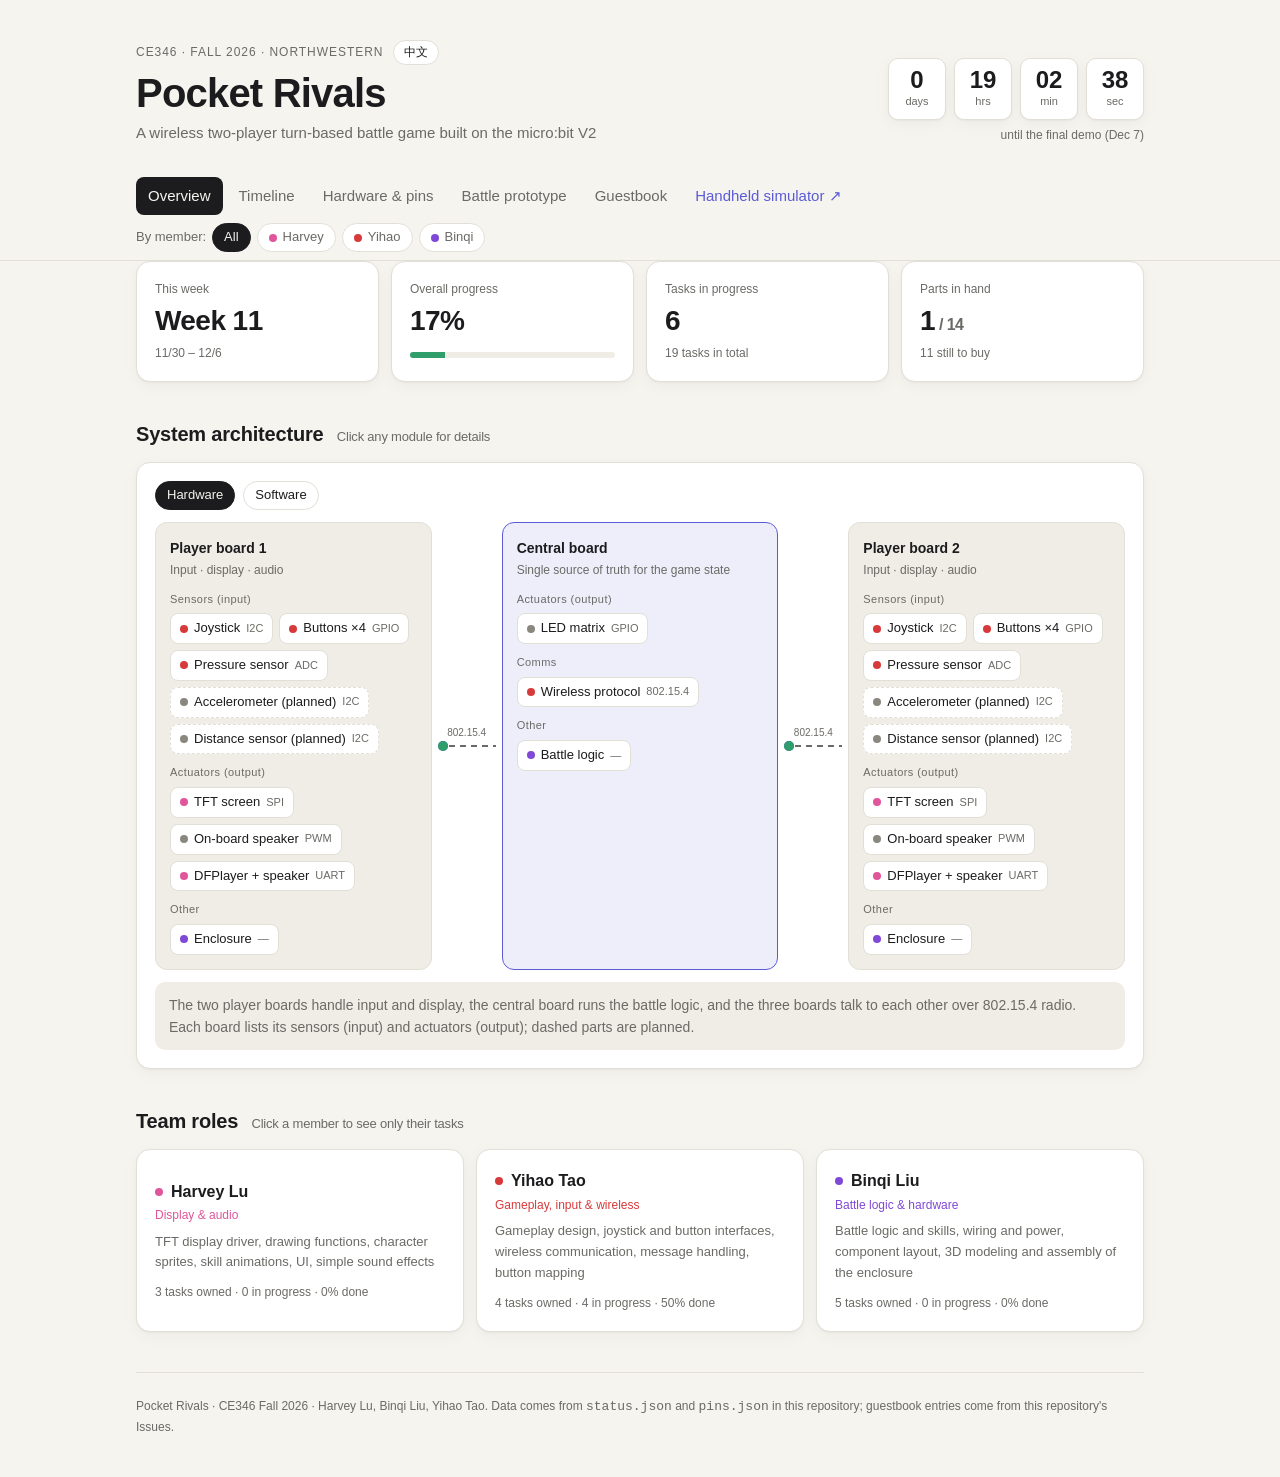
==== commit fac65475: "One attack trial per pet: Tide tilts the handheld, Sprout taps on the beat Spec: pocket-rivals docs/" ====
--- a/index.html
+++ b/index.html
@@ -140,8 +140,8 @@
         <div class="mid">
           <div class="prompt" id="prompt">加载中…</div>
           <div>
-            <div class="gauge-lbl"><span><span data-i18n="battle.trialLbl">攻击测试</span><span class="stage-tag" id="trial-stage"></span><span class="trial-cue" id="trial-cue" aria-live="polite"></span></span><span id="trial-val">—</span></div>
-            <div class="gauge trial-gauge" id="trial-gauge"><div class="band" id="trial-band"></div><div class="ptr" id="trial-ptr"></div></div>
+            <div class="gauge-lbl"><span><span data-i18n="battle.trialLbl">攻击测试</span><span class="trial-kind" id="trial-kind"></span><span class="stage-tag" id="trial-stage"></span><span class="trial-cue" id="trial-cue" aria-live="polite"></span></span><span id="trial-val">—</span></div>
+            <div class="gauge trial-gauge" id="trial-gauge"><div class="band" id="trial-band"></div><div class="ptr" id="trial-ptr"></div><div class="lane" id="trial-lane" hidden></div></div>
             <div class="trial-track" id="trial-track" aria-hidden="true"><span class="seg ready"><i></i></span><span class="seg"><i></i><b>第1层</b></span><span class="seg"><i></i><b>第2层</b></span><span class="seg"><i></i><b>第3层</b></span></div>
             <div class="tier" id="tier"></div>
           </div>
@@ -150,7 +150,7 @@
             <div class="gauge" id="def-gauge"><div class="zone" id="def-zone"><i id="def-perfect"></i></div><div class="cursor" id="def-cursor" style="left:0"></div></div>
             <div class="hits" id="hits"></div>
           </div>
-          <div class="row"><button class="btn" id="restart" data-i18n="battle.restart">重新开始</button><span class="spacer"></span><span class="muted" style="font-size:12px"><span data-i18n="battle.round">回合</span> <b id="round">1</b></span></div>
+          <div class="row"><button class="btn" id="restart" data-i18n="battle.restart">重新开始</button><button class="btn" id="battle-sound" type="button" aria-pressed="true">拍子声：开</button><span class="spacer"></span><span class="muted" style="font-size:12px"><span data-i18n="battle.round">回合</span> <b id="round">1</b></span></div>
           <ul class="log" id="log"></ul>
         </div>
         <div class="fighter" id="f1"></div>
@@ -161,7 +161,7 @@
     <div class="card" style="font-size:14px">
       <ol style="margin:0;padding-left:20px">
         <li data-i18n-html="battle.rule1">每人 3 只宠物，开局暗中选出场：<b style="color:var(--fire)">火</b> 克 <b style="color:var(--grass)">草</b> 克 <b style="color:var(--water)">水</b> 克 <b style="color:var(--fire)">火</b>。</li>
-        <li data-i18n-html="battle.rule2"><b>攻击测试</b>：按住攻击键，让指针跟住移动的光带。</li>
+        <li data-i18n-html="battle.rule2"><b>攻击测试</b>，每只宠物一种：焰灵按住攻击键让指针跟住光带；潮影用攻击 / 防御键（或 ← / →）左右转动掌机，让水珠留在浪尖上；叶芽跟着拍子，音符到线时按攻击键，灰点是空拍别按。</li>
         <li data-i18n-html="battle.rule3">共 3 层，一层比一层快；得分决定<b>普通</b> / <b>强力</b> / <b>全力一击</b>。</li>
         <li data-i18n-html="battle.rule4"><b>防守</b>：光标进入绿区时按格挡，连挡 1–3 次。</li>
         <li data-i18n-html="battle.rule5">也可以不攻击，改用<b>技能</b>或<b>换宠物</b>。</li>
@@ -222,6 +222,7 @@
 <div class="toast" id="toast"></div>
 
 <script src="app.js"></script>
+<script src="pet-trials.js"></script>
 <script src="battle.js"></script>
 <script src="reviews.js"></script>
 </body>
--- a/style.css
+++ b/style.css
@@ -329,6 +329,7 @@
 .p3d-legend i.tri { width: 0; height: 0; border-radius: 0; border-left: 5px solid transparent; border-right: 5px solid transparent; border-bottom: 9px solid var(--doing); }
 
 /* labels (shared by both views) */
+.p3d-lab:not(.hot) { pointer-events: none; }   /* plain names (logo, chip…) never block the contacts under them */
 .p3d-lab { pointer-events: auto; font-size: 12px; line-height: 1.25; white-space: nowrap; color: var(--ink); transition: opacity .2s; user-select: none; }
 .p3d-lab.hot { cursor: pointer; }
 .p3d-lab.dim { opacity: .2; }
@@ -357,13 +358,18 @@
 .p3d-2d .p3d-tip[hidden] { display: none; }
 /* small screens: secondary labels only for the current selection, compact module labels */
 .p3d-small .p3d-lab.sec:not(.lit) { display: none; }
-.p3d-small .p3d-mod { font-size: 11px; padding: 2px 6px 2px 5px; }
+.p3d-small .p3d-mod { font-size: 11px; padding: 2px 6px 2px 5px; column-gap: 5px; }
 .p3d-small .p3d-mod small { display: none; }
 .p3d-small .p3d-mod.lit small { display: block; }
-.p3d-small .p3d-onb:not(.lit) { display: none; }
+/* the kind badge shrinks to a dot (outlined = sensor, filled = actuator) until the label is picked */
+.p3d-small .p3d-mod:not(.lit) .k { font-size: 0; width: 8px; height: 8px; padding: 0; line-height: 0; }
+.p3d-legend .kindkey { display: none; }
+.p3d-legend .kindkey i { width: 8px; height: 8px; border-radius: 50%; }
+.p3d-small .p3d-onb:not(.lit):not(.p3d-ghost) { display: none; }
 @media (max-width: 640px) {
-  .p3d-stage { height: 380px; }
+  .p3d-stage { height: 360px; }
   .p3d-foot { font-size: 11px; }
+  .p3d-legend .kindkey { display: inline; }
 }
 
 /* 2D SVG fallback */
@@ -488,6 +494,31 @@
 .trial-gauge .band.in { background: color-mix(in srgb, var(--good) 40%, transparent); border-color: var(--good); }
 .trial-gauge .ptr { position: absolute; top: -4px; bottom: -4px; width: 4px; margin-left: -2px; border-radius: 2px; background: var(--ink); }
 .trial-gauge .ptr::before { content: ""; position: absolute; top: -5px; left: -4px; border: 6px solid transparent; border-top-color: var(--ink); border-bottom: 0; }
+/* per-pet trials (attack-trial.md §2A / §2B): Tide's wave + drop, Sprout's note lane */
+.trial-kind { margin-left: 6px; font-weight: 600; color: var(--ink); }
+.trial-kind:empty { display: none; }
+.trial-gauge.tide .band { border: 0; border-top: 3px dotted color-mix(in srgb, var(--water) 80%, white); border-radius: 10px 10px 4px 4px; background: color-mix(in srgb, var(--water) 30%, transparent); }
+.trial-gauge.tide .band.in { background: color-mix(in srgb, var(--water) 55%, transparent); border-top-color: var(--perfect); }
+.trial-gauge.tide .ptr { width: 12px; margin-left: -6px; top: 4px; bottom: 2px; background: var(--water); border-radius: 50% 50% 50% 50% / 70% 70% 30% 30%; }
+.trial-gauge.tide .ptr::before { left: 0; top: -6px; border-width: 6px; border-top: 0; border-bottom: 7px solid var(--water); border-left-color: transparent; border-right-color: transparent; }
+.trial-gauge.tide .ptr.in { background: var(--perfect); }
+.trial-gauge.tide .ptr.in::before { border-bottom-color: var(--perfect); }
+.trial-gauge .lane { position: absolute; inset: 0; overflow: hidden; border-radius: 8px; }
+.trial-gauge .lane[hidden] { display: none; }
+.trial-gauge .lane::before { content: ""; position: absolute; left: 0; right: 0; top: 50%; height: 1px; background: var(--line); }
+.trial-gauge .lane .judge { position: absolute; left: 8%; top: 0; bottom: 0; width: 3px; margin-left: -1px; background: var(--ink); }
+.trial-gauge .lane .judge.on { background: var(--perfect); }
+.trial-gauge .lane b { position: absolute; top: 50%; width: 14px; height: 14px; margin: -7px 0 0 -7px; border-radius: 0 70% 0 70%; background: var(--grass); }
+.trial-gauge .lane b.miss { background: var(--muted); opacity: .6; }
+.trial-gauge .lane b.rest { width: 6px; height: 6px; margin: -3px 0 0 -3px; border-radius: 50%; background: var(--muted); }
+.trial-gauge .lane .mark { position: absolute; left: 8%; top: 50%; transform: translate(-50%, -50%); font-style: normal; font-weight: 800; font-size: 18px; }
+.trial-gauge .lane .mark.perfect { color: var(--perfect); }
+.trial-gauge .lane .mark.good { color: var(--good); }
+.trial-gauge .lane .stray { position: absolute; left: 1%; top: 50%; transform: translateY(-50%); font-style: normal; font-weight: 800; color: var(--danger); opacity: 0; }
+.trial-gauge .lane .stray.on { opacity: 1; }
+#params label.bad input[data-p^="beat"] { accent-color: var(--danger); }
+#params .pcheck { grid-column: 1 / -1; margin: 0; font-size: 12px; color: var(--danger); }
+#params .pcheck:empty { display: none; }
 /* trial timeline: ready phase + 3 stages, the running one highlighted */
 .trial-track { display: flex; gap: 3px; margin-top: 7px; }
 .trial-track .seg { position: relative; display: flex; align-items: center; justify-content: center; flex: 1 1 0; min-width: 0; height: 15px; border-radius: 5px; overflow: hidden; background: var(--surface-2); border: 1px solid var(--line); box-sizing: border-box; }
